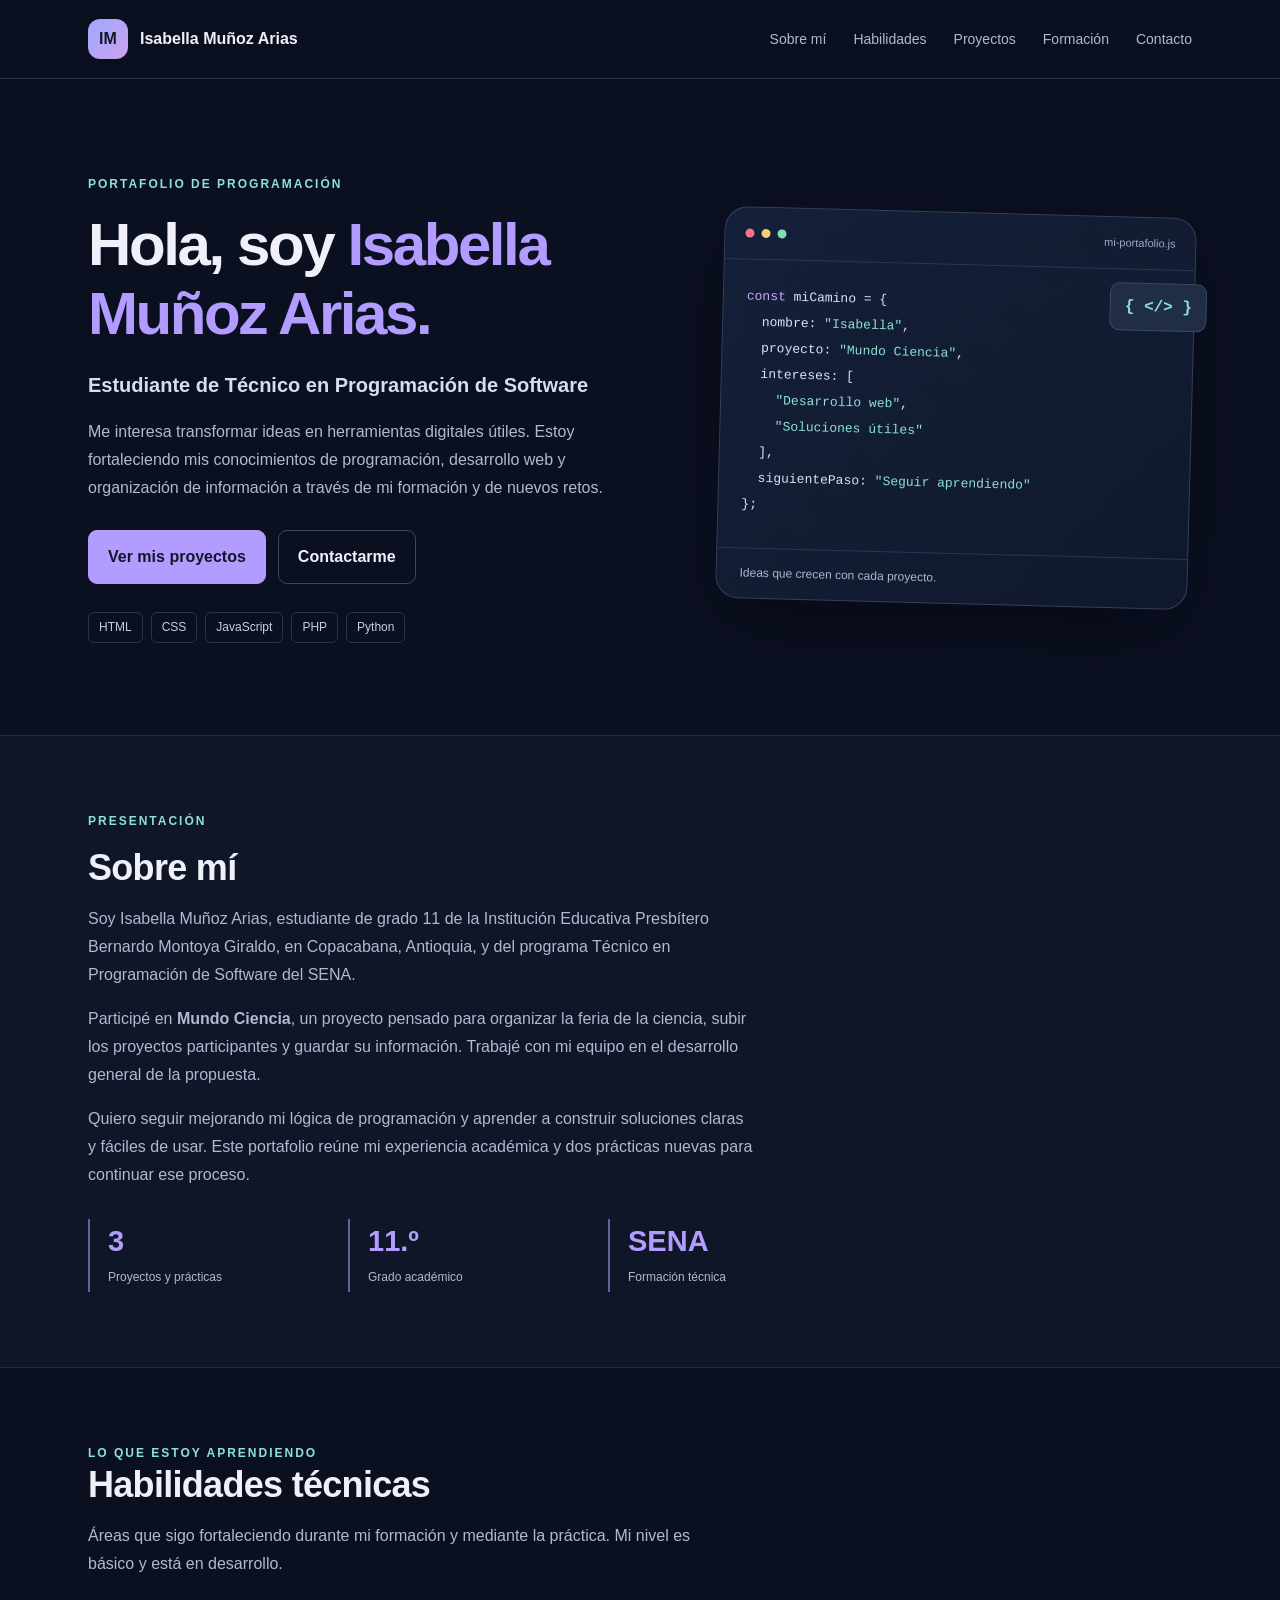
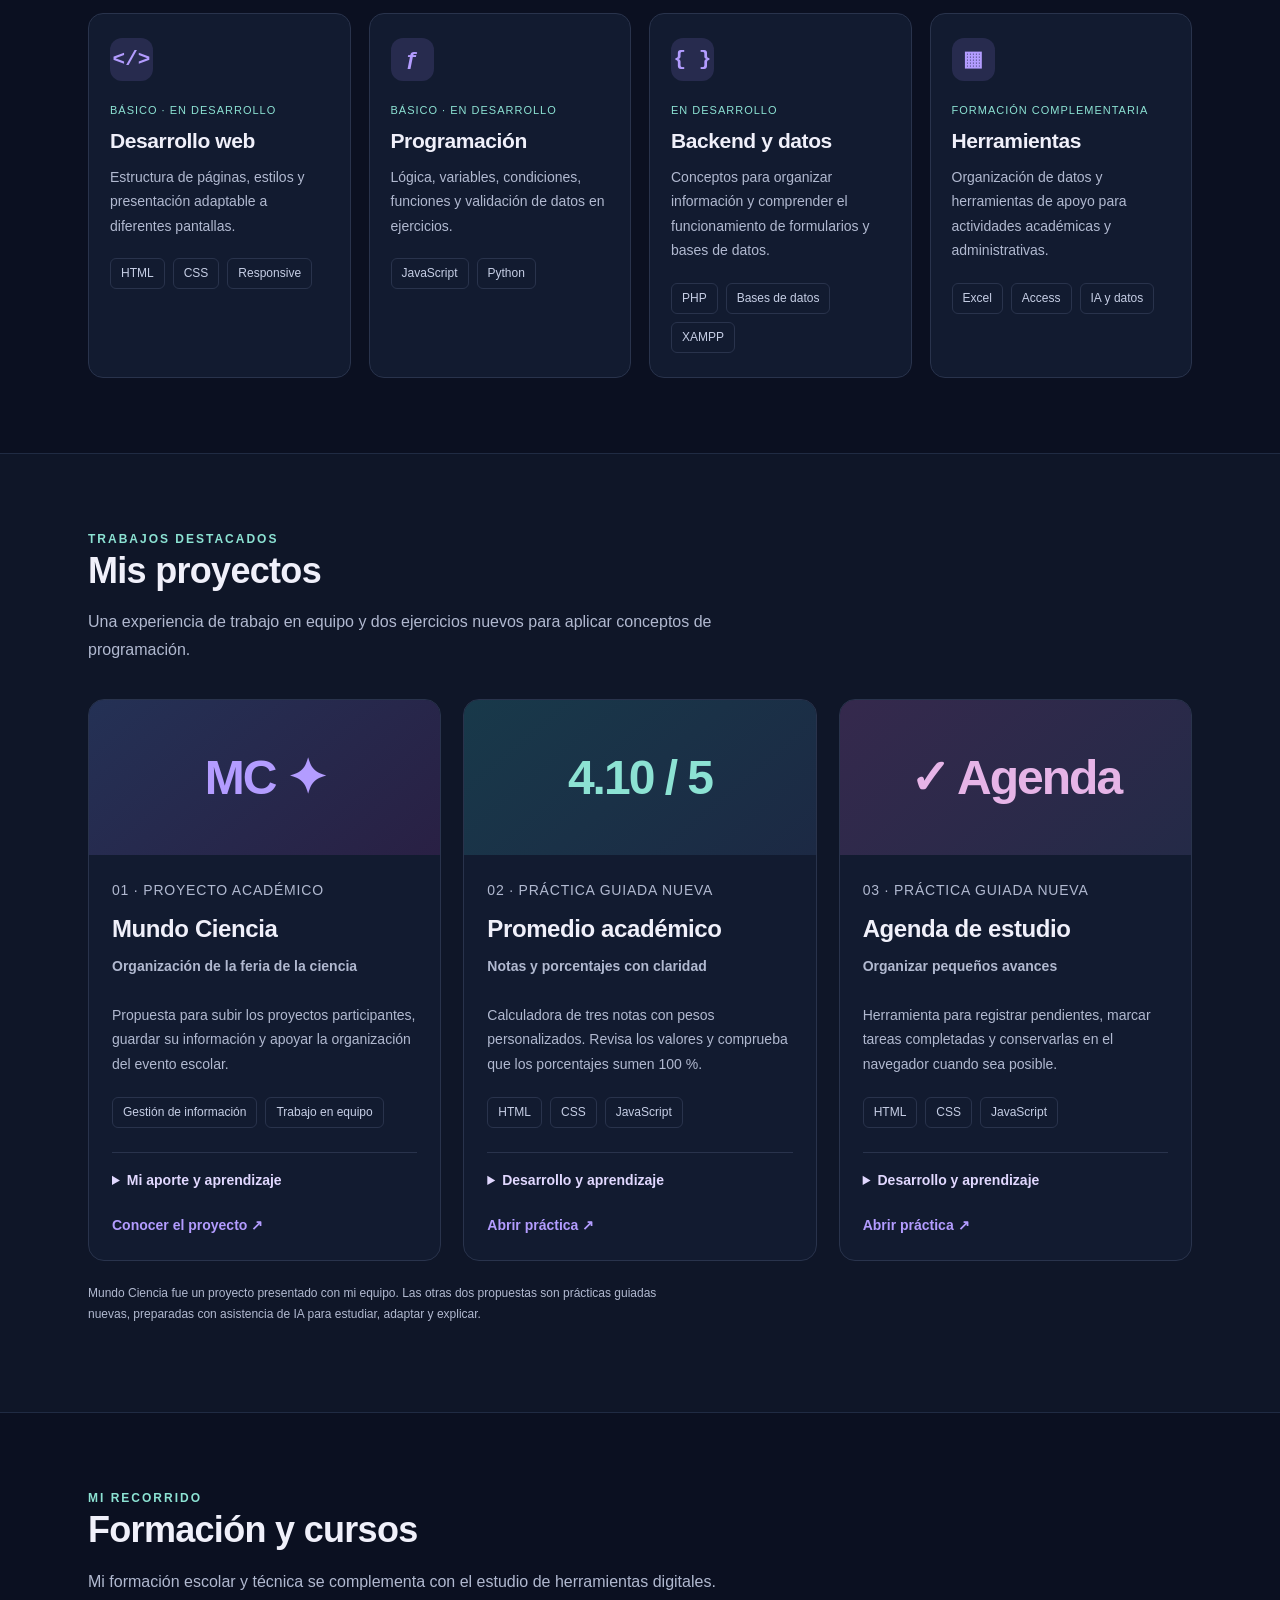
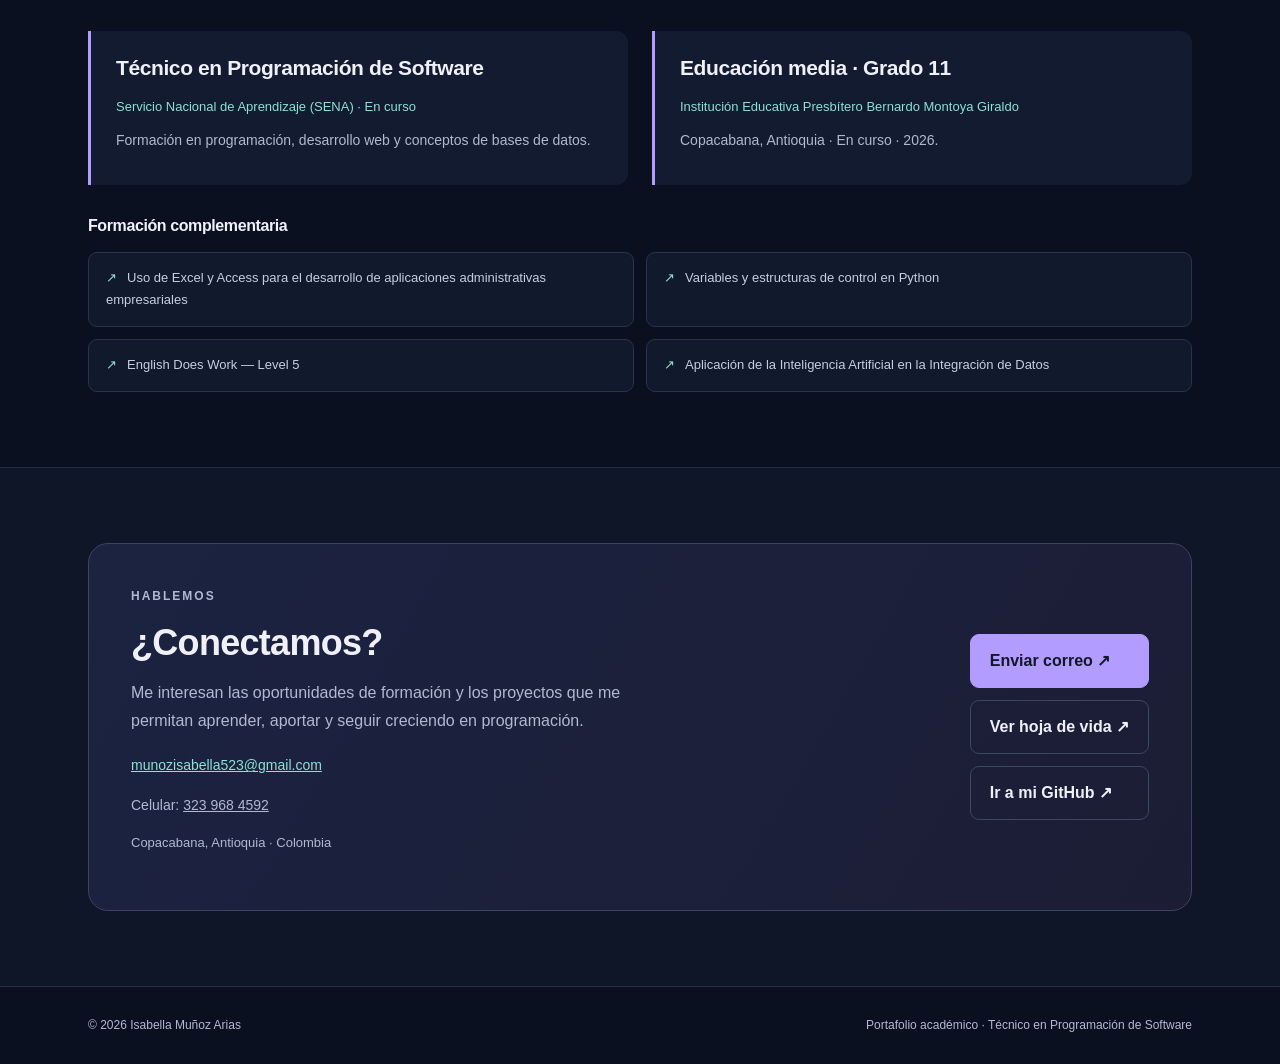
==== index.html @ d16dee75 "Publicar portafolio académico y hoja de vida" ====
<!doctype html><html lang="es"><head><meta charset="utf-8"><meta name="viewport" content="width=device-width,initial-scale=1"><title>Isabella Muñoz Arias | Portafolio</title><meta name="description" content="Portafolio académico de Isabella Muñoz Arias. Programación, proyectos, formación y contacto."><meta name="theme-color" content="#0b1021"><link rel="icon" href="favicon.svg" type="image/svg+xml"><link rel="stylesheet" href="styles.css"></head><body><a class="skip" href="#contenido">Saltar al contenido</a><header><div class="container"><nav aria-label="Navegación principal"><a href="#inicio" class="brand"><span class="monogram" aria-hidden="true">IM</span><span>Isabella Muñoz Arias</span></a><div class="nav-links"><a href="#sobre-mi">Sobre mí</a><a href="#habilidades">Habilidades</a><a href="#proyectos">Proyectos</a><a href="#formacion">Formación</a><a href="#contacto">Contacto</a></div></nav></div></header><main id="contenido"><section class="container" id="inicio"><div class="hero"><div><p class="eyebrow">Portafolio de programación</p><h1>Hola, soy <span>Isabella<br>Muñoz Arias.</span></h1><h2>Estudiante de Técnico en Programación de Software</h2><p class="lead">Me interesa transformar ideas en herramientas digitales útiles. Estoy fortaleciendo mis conocimientos de programación, desarrollo web y organización de información a través de mi formación y de nuevos retos.</p><div class="actions"><a class="button" href="#proyectos">Ver mis proyectos</a><a class="button secondary" href="#contacto">Contactarme</a></div><div class="tags" aria-label="Tecnologías en aprendizaje"><span class="tag">HTML</span><span class="tag">CSS</span><span class="tag">JavaScript</span><span class="tag">PHP</span><span class="tag">Python</span></div></div><div class="code-card" role="img" aria-label="Ilustración de código con el nombre de Isabella y su proyecto Mundo Ciencia"><div class="code-top"><span class="dot"></span><span class="dot"></span><span class="dot"></span><span class="code-file">mi-portafolio.js</span></div><span class="code-badge" aria-hidden="true">{ &lt;/&gt; }</span><pre><span class="violet">const</span> miCamino = {
  nombre: <span class="mint">"Isabella"</span>,
  proyecto: <span class="mint">"Mundo Ciencia"</span>,
  intereses: [
    <span class="mint">"Desarrollo web"</span>,
    <span class="mint">"Soluciones útiles"</span>
  ],
  siguientePaso: <span class="mint">"Seguir aprendiendo"</span>
};</pre><div class="code-footer">Ideas que crecen con cada proyecto.</div></div></div></section><section class="section alt" id="sobre-mi"><div class="container"><p class="eyebrow">Presentación</p><h2>Sobre mí</h2><div class="about-grid"><div class="about-copy"><p>Soy Isabella Muñoz Arias, estudiante de grado 11 de la Institución Educativa Presbítero Bernardo Montoya Giraldo, en Copacabana, Antioquia, y del programa Técnico en Programación de Software del SENA.</p><p>Participé en <strong>Mundo Ciencia</strong>, un proyecto pensado para organizar la feria de la ciencia, subir los proyectos participantes y guardar su información. Trabajé con mi equipo en el desarrollo general de la propuesta.</p><p>Quiero seguir mejorando mi lógica de programación y aprender a construir soluciones claras y fáciles de usar. Este portafolio reúne mi experiencia académica y dos prácticas nuevas para continuar ese proceso.</p><div class="stats"><div class="stat"><strong>3</strong><small>Proyectos y prácticas</small></div><div class="stat"><strong>11.º</strong><small>Grado académico</small></div><div class="stat"><strong>SENA</strong><small>Formación técnica</small></div></div></div></div></div></section><section class="section" id="habilidades"><div class="container"><div class="section-head"><p class="eyebrow">Lo que estoy aprendiendo</p><h2>Habilidades técnicas</h2><p class="lead">Áreas que sigo fortaleciendo durante mi formación y mediante la práctica. Mi nivel es básico y está en desarrollo.</p></div><div class="skill-grid"><article class="skill-card"><div class="icon" aria-hidden="true">&lt;/&gt;</div><span class="level">Básico · En desarrollo</span><h3>Desarrollo web</h3><p>Estructura de páginas, estilos y presentación adaptable a diferentes pantallas.</p><div class="tags"><span class="tag">HTML</span><span class="tag">CSS</span><span class="tag">Responsive</span></div></article><article class="skill-card"><div class="icon" aria-hidden="true">ƒ</div><span class="level">Básico · En desarrollo</span><h3>Programación</h3><p>Lógica, variables, condiciones, funciones y validación de datos en ejercicios.</p><div class="tags"><span class="tag">JavaScript</span><span class="tag">Python</span></div></article><article class="skill-card"><div class="icon" aria-hidden="true">{ }</div><span class="level">En desarrollo</span><h3>Backend y datos</h3><p>Conceptos para organizar información y comprender el funcionamiento de formularios y bases de datos.</p><div class="tags"><span class="tag">PHP</span><span class="tag">Bases de datos</span><span class="tag">XAMPP</span></div></article><article class="skill-card"><div class="icon" aria-hidden="true">▦</div><span class="level">Formación complementaria</span><h3>Herramientas</h3><p>Organización de datos y herramientas de apoyo para actividades académicas y administrativas.</p><div class="tags"><span class="tag">Excel</span><span class="tag">Access</span><span class="tag">IA y datos</span></div></article></div></div></section><section class="section alt" id="proyectos"><div class="container"><div class="section-head"><p class="eyebrow">Trabajos destacados</p><h2>Mis proyectos</h2><p class="lead">Una experiencia de trabajo en equipo y dos ejercicios nuevos para aplicar conceptos de programación.</p></div><div class="project-grid"><article class="project-card"><div class="project-art" aria-hidden="true">MC ✦</div><div class="project-body"><p class="project-type">01 · Proyecto académico</p><h3>Mundo Ciencia</h3><p class="project-subtitle">Organización de la feria de la ciencia</p><p>Propuesta para subir los proyectos participantes, guardar su información y apoyar la organización del evento escolar.</p><div class="tags"><span class="tag">Gestión de información</span><span class="tag">Trabajo en equipo</span></div><details><summary>Mi aporte y aprendizaje</summary><p><strong>Mi aporte:</strong> participé con mi equipo en el desarrollo general de la propuesta presentada.</p><p><strong>Aprendizaje:</strong> reconocer cómo la organización de datos ayuda a gestionar una actividad escolar.</p><p><strong>Mejora propuesta:</strong> explorar filtros por categoría y seguimiento de proyectos.</p></details><a class="project-link" href="mundo-ciencia.html">Conocer el proyecto ↗</a></div></article><article class="project-card"><div class="project-art" aria-hidden="true">4.10 / 5</div><div class="project-body"><p class="project-type">02 · Práctica guiada nueva</p><h3>Promedio académico</h3><p class="project-subtitle">Notas y porcentajes con claridad</p><p>Calculadora de tres notas con pesos personalizados. Revisa los valores y comprueba que los porcentajes sumen 100 %.</p><div class="tags"><span class="tag">HTML</span><span class="tag">CSS</span><span class="tag">JavaScript</span></div><details><summary>Desarrollo y aprendizaje</summary><p><strong>Desarrollo incluido:</strong> formulario, cálculo ponderado y mensajes de validación.</p><p><strong>Conceptos para practicar:</strong> funciones, operaciones numéricas y manejo de eventos.</p><p><strong>Mejora propuesta:</strong> añadir más notas y guardar varios resultados.</p></details><a class="project-link" href="notas.html">Abrir práctica ↗</a></div></article><article class="project-card"><div class="project-art" aria-hidden="true">✓ Agenda</div><div class="project-body"><p class="project-type">03 · Práctica guiada nueva</p><h3>Agenda de estudio</h3><p class="project-subtitle">Organizar pequeños avances</p><p>Herramienta para registrar pendientes, marcar tareas completadas y conservarlas en el navegador cuando sea posible.</p><div class="tags"><span class="tag">HTML</span><span class="tag">CSS</span><span class="tag">JavaScript</span></div><details><summary>Desarrollo y aprendizaje</summary><p><strong>Desarrollo incluido:</strong> registro, cambio de estado y eliminación de tareas.</p><p><strong>Conceptos para practicar:</strong> DOM, arreglos, eventos y almacenamiento local.</p><p><strong>Mejora propuesta:</strong> incorporar categorías y fechas de entrega.</p></details><a class="project-link" href="agenda.html">Abrir práctica ↗</a></div></article></div><p class="project-note">Mundo Ciencia fue un proyecto presentado con mi equipo. Las otras dos propuestas son prácticas guiadas nuevas, preparadas con asistencia de IA para estudiar, adaptar y explicar.</p></div></section><section class="section" id="formacion"><div class="container"><div class="section-head"><p class="eyebrow">Mi recorrido</p><h2>Formación y cursos</h2><p class="lead">Mi formación escolar y técnica se complementa con el estudio de herramientas digitales.</p></div><div class="education"><article class="education-card"><h3>Técnico en Programación de Software</h3><strong>Servicio Nacional de Aprendizaje (SENA) · En curso</strong><p>Formación en programación, desarrollo web y conceptos de bases de datos.</p></article><article class="education-card"><h3>Educación media · Grado 11</h3><strong>Institución Educativa Presbítero Bernardo Montoya Giraldo</strong><p>Copacabana, Antioquia · En curso · 2026.</p></article></div><h3 class="courses-title">Formación complementaria</h3><ul class="course-list"><li>Uso de Excel y Access para el desarrollo de aplicaciones administrativas empresariales</li><li>Variables y estructuras de control en Python</li><li>English Does Work — Level 5</li><li>Aplicación de la Inteligencia Artificial en la Integración de Datos</li></ul></div></section><section class="section alt" id="contacto"><div class="container"><div class="contact-box"><div><p class="eyebrow">Hablemos</p><h2>¿Conectamos?</h2><p>Me interesan las oportunidades de formación y los proyectos que me permitan aprender, aportar y seguir creciendo en programación.</p><a class="email" href="mailto:munozisabella523@gmail.com">munozisabella523@gmail.com</a><p style="font-size:14px">Celular: <a href="tel:+573239684592">323 968 4592</a></p><p style="font-size:13px">Copacabana, Antioquia · Colombia</p></div><div class="actions"><a class="button" href="mailto:munozisabella523@gmail.com">Enviar correo ↗</a><a class="button secondary" href="hoja-de-vida.pdf" target="_blank" rel="noopener">Ver hoja de vida ↗</a><a class="button secondary" href="https://github.com/munozisabella523-ctrl" target="_blank" rel="noopener noreferrer">Ir a mi GitHub ↗</a></div></div></div></section></main><footer class="footer"><div class="container footer-inner"><span>© 2026 Isabella Muñoz Arias</span><span>Portafolio académico · Técnico en Programación de Software</span></div></footer></body></html>
---- styles.css ----
:root{--bg:#0b1021;--panel:#121b30;--panel2:#18223b;--line:#29334c;--text:#f0f0fa;--muted:#b1b9d0;--accent:#b39cff;--mint:#8ce2d3}*{box-sizing:border-box}html{scroll-behavior:smooth;scroll-padding-top:100px}body{margin:0;background:var(--bg);color:var(--text);font:16px/1.75 "Segoe UI",Arial,sans-serif}a{color:inherit}button,input,select{font:inherit}a:focus-visible,button:focus-visible,summary:focus-visible,input:focus-visible{outline:3px solid var(--mint);outline-offset:5px}.container{max-width:1160px;margin:auto;padding:0 28px}.skip{position:absolute;left:-9999px}.skip:focus{left:20px;top:10px;background:var(--panel2);z-index:99;padding:10px}header{position:sticky;top:0;z-index:10;background:#0b1021f5;border-bottom:1px solid var(--line);backdrop-filter:blur(15px)}nav{min-height:78px;display:flex;align-items:center;justify-content:space-between;gap:24px}.brand{display:flex;align-items:center;gap:12px;text-decoration:none;font-weight:700;font-size:16px}.monogram{display:grid;place-items:center;width:40px;height:40px;border-radius:12px;background:linear-gradient(135deg,#a1a8ff,#caa2ed);color:#11182a;font-weight:800}.nav-links{display:flex;gap:27px}.nav-links a{text-decoration:none;font-size:14px;color:var(--muted)}.nav-links a:hover{color:var(--mint)}.hero{padding:95px 0 92px;display:grid;grid-template-columns:1.2fr 1fr;gap:65px;align-items:center}.eyebrow{font-size:12px;letter-spacing:2px;font-weight:700;color:var(--mint);text-transform:uppercase;margin:0 0 15px}h1,h2,h3{line-height:1.15;letter-spacing:-.7px;margin-top:0}h1{font-size:clamp(40px,4.7vw,60px);letter-spacing:-2.4px;margin-bottom:22px}h1 span{color:var(--accent)}h2{font-size:36px;margin-bottom:17px}h3{font-size:21px;letter-spacing:-.4px;margin-bottom:12px}.hero h2{font-size:20px;line-height:1.5;letter-spacing:0;color:#d7dcef;margin-bottom:18px}.muted,.lead{color:var(--muted)}.lead{max-width:65ch}.actions{display:flex;gap:12px;flex-wrap:wrap;margin:28px 0}.button,button{display:inline-block;border:1px solid var(--accent);background:var(--accent);color:#11182a;font-weight:650;padding:12px 19px;border-radius:9px;text-decoration:none;cursor:pointer}.button:hover,button:hover{filter:brightness(1.08)}.button.secondary{background:transparent;color:var(--text);border-color:#3c4761}.tags{display:flex;gap:8px;flex-wrap:wrap;margin-top:20px}.tag{padding:4px 10px;font-size:12px;color:#c6cee5;border:1px solid var(--line);border-radius:6px}.code-card{background:linear-gradient(135deg,#14203a,#10182b);border:1px solid #34415b;border-radius:23px;box-shadow:0 22px 80px #0005;transform:rotate(1.5deg);position:relative}.code-top{padding:16px 20px;border-bottom:1px solid #2b3650;display:flex;gap:7px;align-items:center}.dot{width:9px;height:9px;background:#ff7186;border-radius:50%}.dot:nth-child(2){background:#f3cf79}.dot:nth-child(3){background:#7ee0b5}.code-file{font-size:11px;color:#a0abc4;margin-left:auto}pre{padding:24px 23px 30px;margin:0;font:13px/2 "Consolas",monospace;white-space:pre-wrap;overflow-wrap:anywhere;color:#dce2f2}.violet{color:#c8abff}.mint{color:#8ce2d3}.code-footer{border-top:1px solid #2b3650;padding:14px 23px;font-size:12px;color:#abb8cf}.code-badge{position:absolute;right:-13px;top:65px;padding:9px 14px;background:#202d47;border:1px solid #3b4963;border-radius:10px;color:var(--mint);font-weight:700;font-family:Consolas,monospace}.section{padding:75px 0;border-top:1px solid #202b43}.section.alt{background:#0f1628}.section-head{margin-bottom:35px}.section-head p{margin:0;max-width:72ch}.about-grid{display:block}.about-copy p{color:var(--muted);max-width:75ch}.profile-photo{margin:0}.profile-photo img{width:100%;height:255px;object-fit:cover;object-position:50% 25%;border-radius:18px;border:1px solid #42506d}.profile-photo figcaption{color:var(--muted);font-size:12px;margin-top:8px;text-align:center}.stats{display:grid;grid-template-columns:repeat(3,1fr);gap:20px;margin-top:30px;max-width:760px}.stat{border-left:2px solid #665f9e;padding:2px 0 2px 18px}.stat strong{display:block;font-size:29px;line-height:1.4;color:var(--accent)}.stat small{font-size:12px;color:var(--muted)}.skill-grid{display:grid;grid-template-columns:repeat(4,1fr);gap:18px}.skill-card{padding:24px 21px;border:1px solid var(--line);border-radius:15px;background:var(--panel)}.icon{width:43px;height:43px;border-radius:12px;display:grid;place-items:center;background:#272b4e;color:var(--accent);font:700 21px Consolas,monospace;margin-bottom:20px}.skill-card p{font-size:14px;color:var(--muted);margin:0}.level{display:block;color:var(--mint);font-size:11px;letter-spacing:1px;text-transform:uppercase;margin-bottom:8px}.project-grid{display:grid;grid-template-columns:repeat(3,1fr);gap:22px}.project-card{border:1px solid var(--line);border-radius:16px;overflow:hidden;background:var(--panel);display:flex;flex-direction:column}.project-art{min-height:155px;background:linear-gradient(140deg,#243155,#292044);display:flex;align-items:center;justify-content:center;color:var(--accent);font-size:48px;letter-spacing:-2px;font-weight:750}.project-card:nth-child(2) .project-art{background:linear-gradient(140deg,#18394a,#1c2944);color:var(--mint)}.project-card:nth-child(3) .project-art{background:linear-gradient(140deg,#35294d,#242a47);color:#e6b4e7}.project-body{padding:23px;display:flex;flex:1;flex-direction:column}.project-type{font-size:11px;color:var(--mint);letter-spacing:.8px;text-transform:uppercase;margin:0 0 12px}.project-body h3{font-size:24px}.project-subtitle{color:#e2d9f7;font-weight:600;font-size:13px;margin:0 0 10px}.project-body p{font-size:14px;color:var(--muted)}.project-body .tags{margin-top:7px}.project-body details{margin:24px 0 20px;font-size:14px;border-top:1px solid var(--line);padding-top:15px}.project-body summary{color:#e1d8ff;cursor:pointer;font-weight:600}.project-body details p{font-size:13px}.project-link{margin-top:auto;display:block;color:var(--accent);font-size:14px;font-weight:650;text-decoration:none}.project-link:hover{text-decoration:underline}.project-note{font-size:12px;color:var(--muted);margin-top:22px;max-width:90ch}.education{display:grid;grid-template-columns:1fr 1fr;gap:24px}.education-card{border-left:3px solid var(--accent);background:var(--panel);padding:25px;border-radius:0 12px 12px 0}.education-card p{color:var(--muted);font-size:14px;margin:8px 0}.education-card strong{color:var(--mint);font-size:13px;font-weight:500}.courses-title{font-size:16px;margin:32px 0 16px}.course-list{display:grid;grid-template-columns:1fr 1fr;gap:12px;list-style:none;padding:0;margin:0}.course-list li{font-size:13px;border:1px solid var(--line);border-radius:9px;padding:14px 17px;color:#c5cde1;background:#111a2d}.course-list li:before{content:'↗';color:var(--mint);margin-right:10px}.contact-box{display:flex;align-items:center;justify-content:space-between;gap:45px;padding:42px;border:1px solid #3f4267;border-radius:20px;background:linear-gradient(120deg,#1b2341,#1c1d35)}.contact-box h2{margin-bottom:15px}.contact-box p{max-width:60ch;color:var(--muted)}.contact-box .actions{flex-shrink:0;margin:0;flex-direction:column}.email{overflow-wrap:anywhere;color:var(--mint);font-size:14px}.footer{border-top:1px solid var(--line);padding:28px 0;color:var(--muted);font-size:12px}.footer-inner{display:flex;justify-content:space-between;gap:20px}.app{max-width:760px;margin:55px auto;padding:32px;background:var(--panel);border:1px solid var(--line);border-radius:16px}.app h1{font-size:40px;letter-spacing:-1px;margin-top:20px}.app h2{font-size:26px;margin-top:28px}.app a{color:var(--mint)}.app p{color:var(--muted)}.field{display:grid;gap:6px;margin:17px 0}input,select{width:100%;padding:11px;border:1px solid #566180;border-radius:7px;background:#0d1425;color:var(--text)}.result{padding:20px;background:#202c46;margin-top:20px;min-height:70px;border-radius:9px}.task{display:flex;gap:10px;align-items:center;padding:10px 0;border-bottom:1px solid var(--line)}.task input{width:auto}.task span{flex:1;overflow-wrap:anywhere}.task.done span{text-decoration:line-through;color:#aab8c7}.task button{padding:3px 10px;background:transparent;color:var(--accent)}.meta{font-size:12px;color:var(--muted)}@media(max-width:1000px){.skill-grid{grid-template-columns:repeat(2,1fr)}.hero{gap:35px}.nav-links{gap:16px}.brand span:last-child{max-width:145px;line-height:1.3}.project-grid{gap:14px}.project-body{padding:19px}}@media(max-width:760px){html{scroll-padding-top:140px}.container{padding:0 22px}nav{flex-wrap:wrap;gap:15px;padding:17px 0}.brand span:last-child{max-width:none}.nav-links{width:100%;justify-content:space-between;gap:8px}.nav-links a{font-size:12px}.hero{grid-template-columns:1fr;padding:45px 0 60px;gap:45px}h1{font-size:43px;letter-spacing:-1.8px}.hero h2{font-size:18px}.code-card{max-width:500px;transform:none;margin-right:10px}.code-badge{right:-10px}.section{padding:50px 0}h2{font-size:31px}.about-grid{grid-template-columns:1fr;gap:25px}.profile-photo{max-width:210px}.stats{gap:10px}.stat{padding-left:12px}.stat strong{font-size:25px}.stat small{font-size:11px}.project-grid,.education,.course-list{grid-template-columns:1fr}.project-art{min-height:140px}.contact-box{display:block;padding:25px}.contact-box .actions{flex-direction:row;margin-top:24px}.footer-inner{display:block}.app{margin:25px 15px;padding:22px}.app h1{font-size:36px}}@media(max-width:420px){.skill-grid{grid-template-columns:1fr}.brand{font-size:14px}.skill-card{padding:23px}.hero{padding-top:35px}.code-file{font-size:10px}pre{font-size:11px;padding:22px 17px}.button{padding:11px 16px}}@media(prefers-reduced-motion:reduce){html{scroll-behavior:auto}}
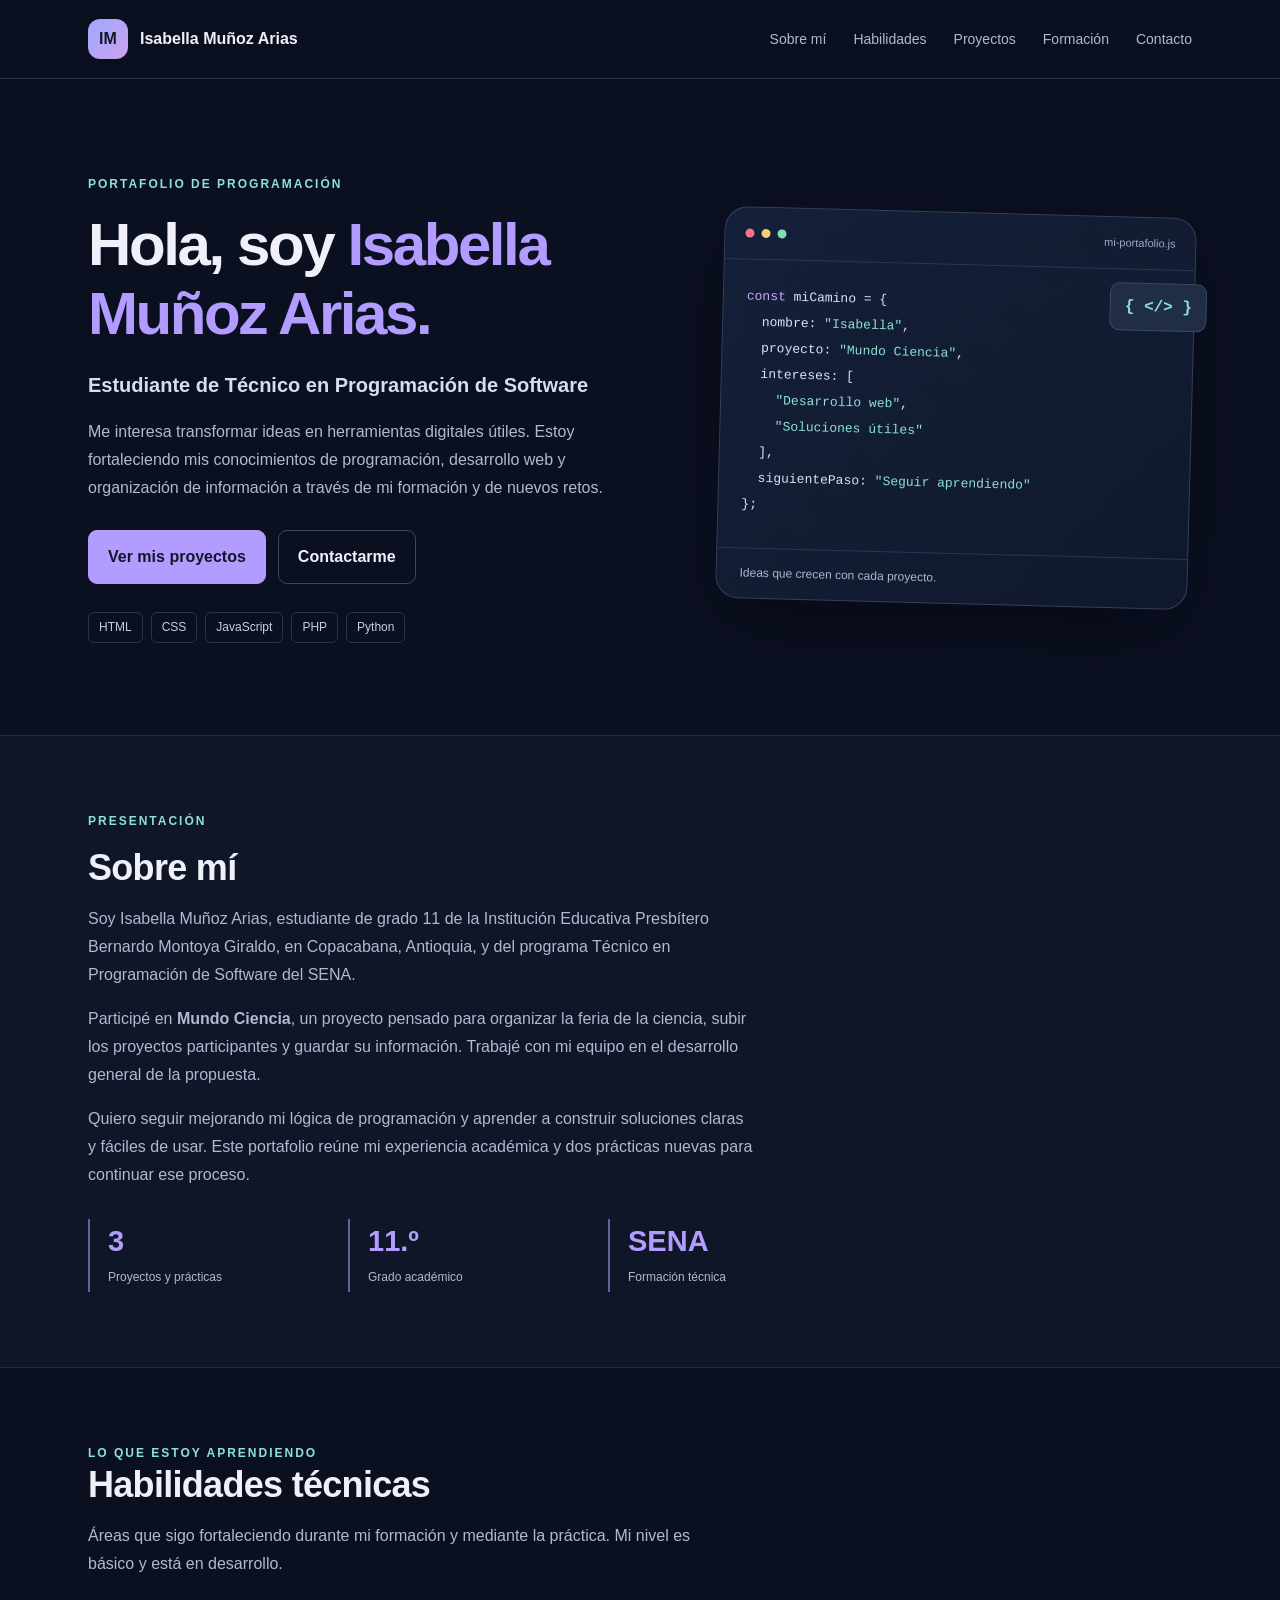
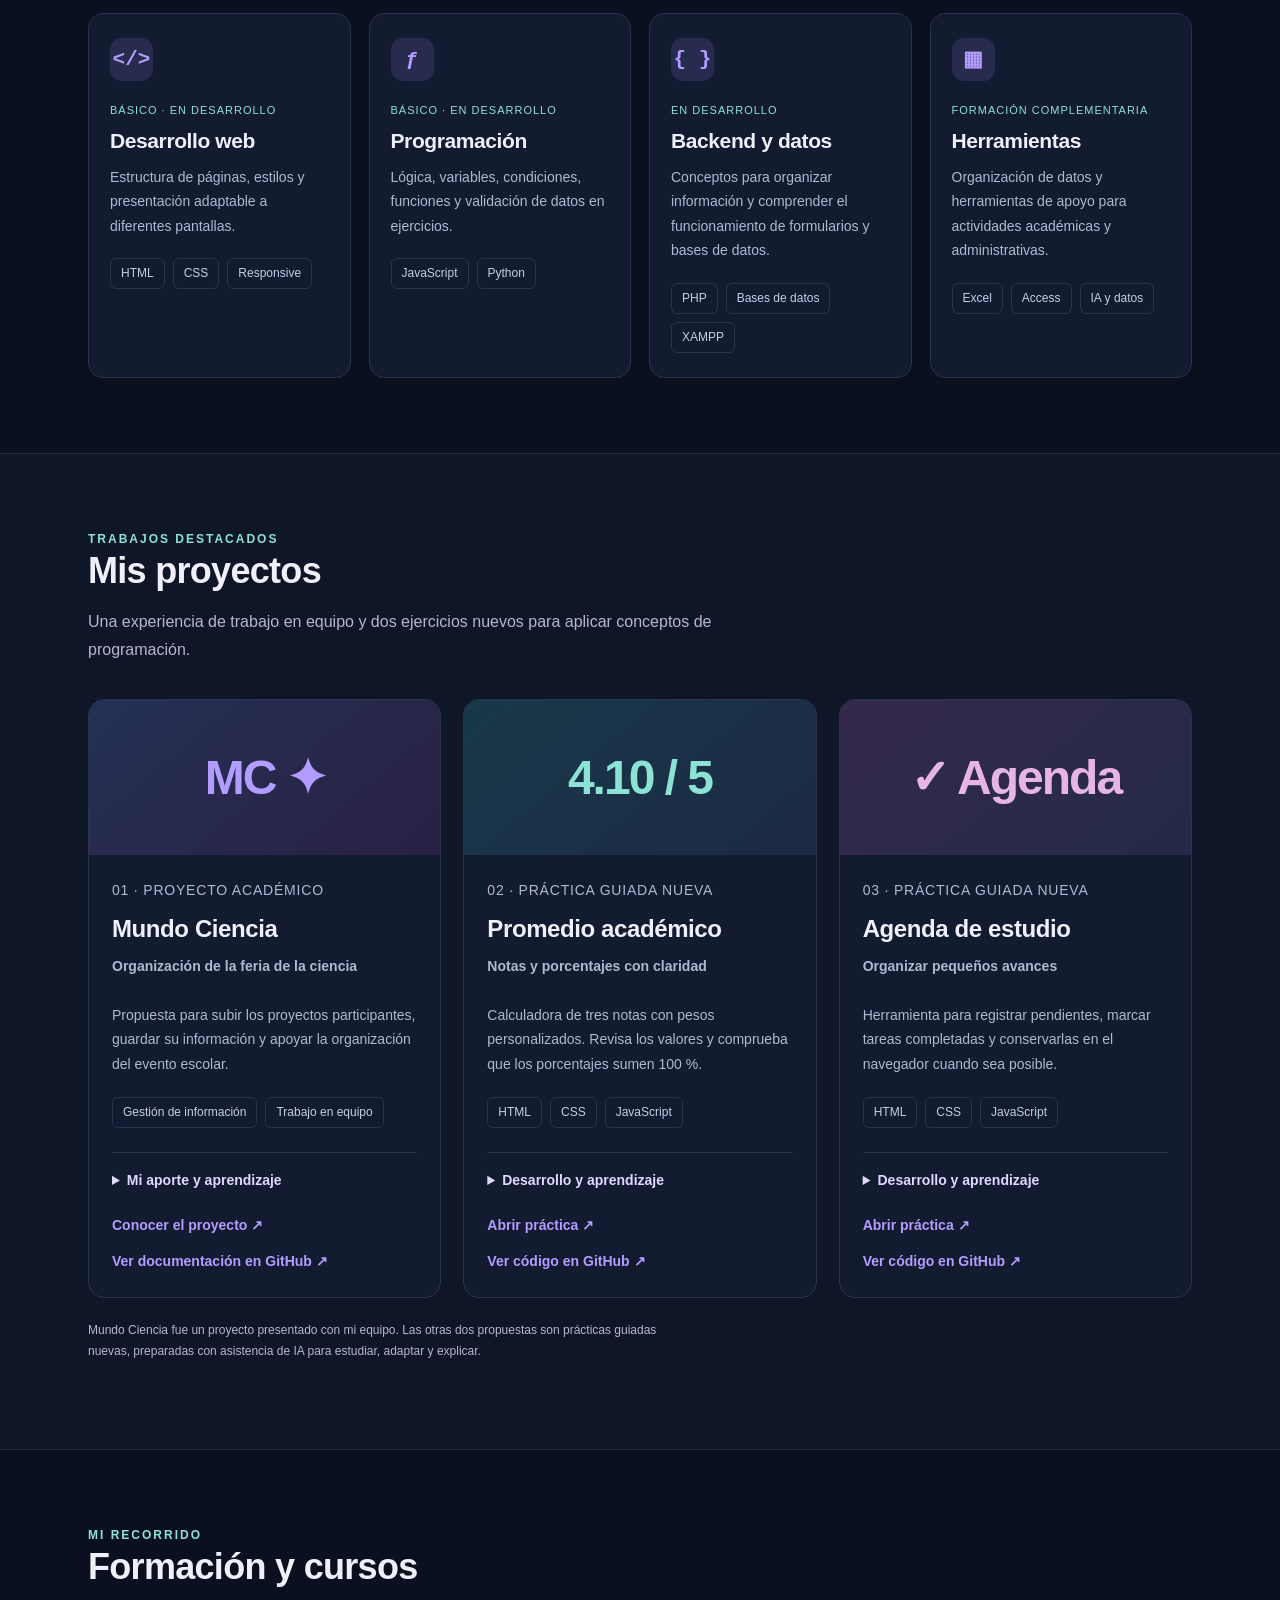
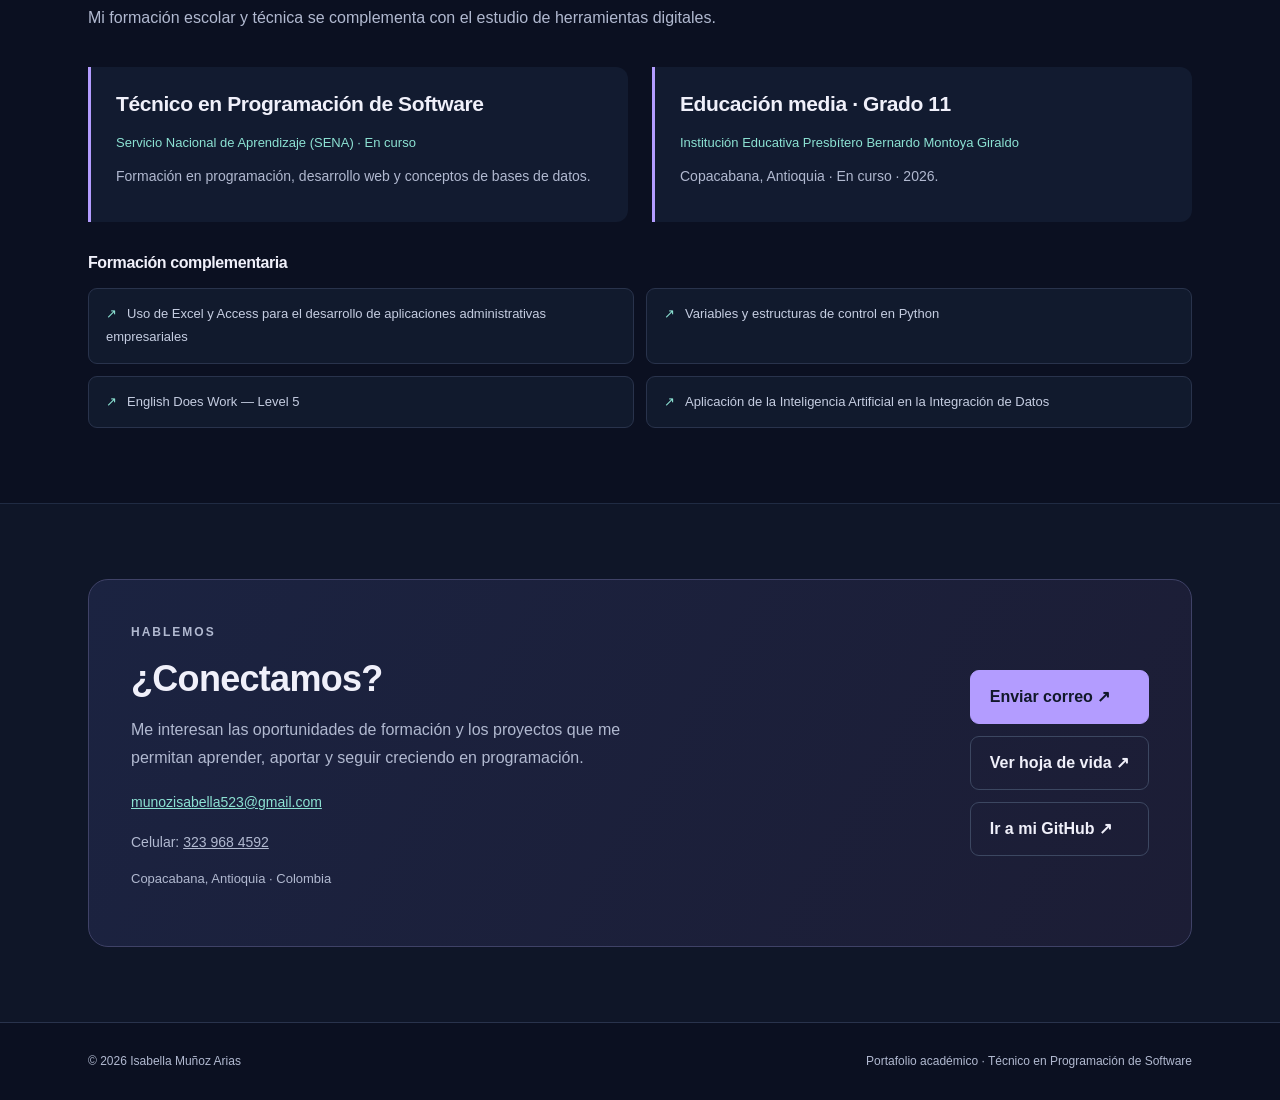
==== commit 50a5eea1: "Enlazar los repositorios independientes de los proyectos" ====
--- a/index.html
+++ b/index.html
@@ -6,4 +6,4 @@
     <span class="mint">"Soluciones útiles"</span>
   ],
   siguientePaso: <span class="mint">"Seguir aprendiendo"</span>
-};</pre><div class="code-footer">Ideas que crecen con cada proyecto.</div></div></div></section><section class="section alt" id="sobre-mi"><div class="container"><p class="eyebrow">Presentación</p><h2>Sobre mí</h2><div class="about-grid"><div class="about-copy"><p>Soy Isabella Muñoz Arias, estudiante de grado 11 de la Institución Educativa Presbítero Bernardo Montoya Giraldo, en Copacabana, Antioquia, y del programa Técnico en Programación de Software del SENA.</p><p>Participé en <strong>Mundo Ciencia</strong>, un proyecto pensado para organizar la feria de la ciencia, subir los proyectos participantes y guardar su información. Trabajé con mi equipo en el desarrollo general de la propuesta.</p><p>Quiero seguir mejorando mi lógica de programación y aprender a construir soluciones claras y fáciles de usar. Este portafolio reúne mi experiencia académica y dos prácticas nuevas para continuar ese proceso.</p><div class="stats"><div class="stat"><strong>3</strong><small>Proyectos y prácticas</small></div><div class="stat"><strong>11.º</strong><small>Grado académico</small></div><div class="stat"><strong>SENA</strong><small>Formación técnica</small></div></div></div></div></div></section><section class="section" id="habilidades"><div class="container"><div class="section-head"><p class="eyebrow">Lo que estoy aprendiendo</p><h2>Habilidades técnicas</h2><p class="lead">Áreas que sigo fortaleciendo durante mi formación y mediante la práctica. Mi nivel es básico y está en desarrollo.</p></div><div class="skill-grid"><article class="skill-card"><div class="icon" aria-hidden="true">&lt;/&gt;</div><span class="level">Básico · En desarrollo</span><h3>Desarrollo web</h3><p>Estructura de páginas, estilos y presentación adaptable a diferentes pantallas.</p><div class="tags"><span class="tag">HTML</span><span class="tag">CSS</span><span class="tag">Responsive</span></div></article><article class="skill-card"><div class="icon" aria-hidden="true">ƒ</div><span class="level">Básico · En desarrollo</span><h3>Programación</h3><p>Lógica, variables, condiciones, funciones y validación de datos en ejercicios.</p><div class="tags"><span class="tag">JavaScript</span><span class="tag">Python</span></div></article><article class="skill-card"><div class="icon" aria-hidden="true">{ }</div><span class="level">En desarrollo</span><h3>Backend y datos</h3><p>Conceptos para organizar información y comprender el funcionamiento de formularios y bases de datos.</p><div class="tags"><span class="tag">PHP</span><span class="tag">Bases de datos</span><span class="tag">XAMPP</span></div></article><article class="skill-card"><div class="icon" aria-hidden="true">▦</div><span class="level">Formación complementaria</span><h3>Herramientas</h3><p>Organización de datos y herramientas de apoyo para actividades académicas y administrativas.</p><div class="tags"><span class="tag">Excel</span><span class="tag">Access</span><span class="tag">IA y datos</span></div></article></div></div></section><section class="section alt" id="proyectos"><div class="container"><div class="section-head"><p class="eyebrow">Trabajos destacados</p><h2>Mis proyectos</h2><p class="lead">Una experiencia de trabajo en equipo y dos ejercicios nuevos para aplicar conceptos de programación.</p></div><div class="project-grid"><article class="project-card"><div class="project-art" aria-hidden="true">MC ✦</div><div class="project-body"><p class="project-type">01 · Proyecto académico</p><h3>Mundo Ciencia</h3><p class="project-subtitle">Organización de la feria de la ciencia</p><p>Propuesta para subir los proyectos participantes, guardar su información y apoyar la organización del evento escolar.</p><div class="tags"><span class="tag">Gestión de información</span><span class="tag">Trabajo en equipo</span></div><details><summary>Mi aporte y aprendizaje</summary><p><strong>Mi aporte:</strong> participé con mi equipo en el desarrollo general de la propuesta presentada.</p><p><strong>Aprendizaje:</strong> reconocer cómo la organización de datos ayuda a gestionar una actividad escolar.</p><p><strong>Mejora propuesta:</strong> explorar filtros por categoría y seguimiento de proyectos.</p></details><a class="project-link" href="mundo-ciencia.html">Conocer el proyecto ↗</a></div></article><article class="project-card"><div class="project-art" aria-hidden="true">4.10 / 5</div><div class="project-body"><p class="project-type">02 · Práctica guiada nueva</p><h3>Promedio académico</h3><p class="project-subtitle">Notas y porcentajes con claridad</p><p>Calculadora de tres notas con pesos personalizados. Revisa los valores y comprueba que los porcentajes sumen 100 %.</p><div class="tags"><span class="tag">HTML</span><span class="tag">CSS</span><span class="tag">JavaScript</span></div><details><summary>Desarrollo y aprendizaje</summary><p><strong>Desarrollo incluido:</strong> formulario, cálculo ponderado y mensajes de validación.</p><p><strong>Conceptos para practicar:</strong> funciones, operaciones numéricas y manejo de eventos.</p><p><strong>Mejora propuesta:</strong> añadir más notas y guardar varios resultados.</p></details><a class="project-link" href="notas.html">Abrir práctica ↗</a></div></article><article class="project-card"><div class="project-art" aria-hidden="true">✓ Agenda</div><div class="project-body"><p class="project-type">03 · Práctica guiada nueva</p><h3>Agenda de estudio</h3><p class="project-subtitle">Organizar pequeños avances</p><p>Herramienta para registrar pendientes, marcar tareas completadas y conservarlas en el navegador cuando sea posible.</p><div class="tags"><span class="tag">HTML</span><span class="tag">CSS</span><span class="tag">JavaScript</span></div><details><summary>Desarrollo y aprendizaje</summary><p><strong>Desarrollo incluido:</strong> registro, cambio de estado y eliminación de tareas.</p><p><strong>Conceptos para practicar:</strong> DOM, arreglos, eventos y almacenamiento local.</p><p><strong>Mejora propuesta:</strong> incorporar categorías y fechas de entrega.</p></details><a class="project-link" href="agenda.html">Abrir práctica ↗</a></div></article></div><p class="project-note">Mundo Ciencia fue un proyecto presentado con mi equipo. Las otras dos propuestas son prácticas guiadas nuevas, preparadas con asistencia de IA para estudiar, adaptar y explicar.</p></div></section><section class="section" id="formacion"><div class="container"><div class="section-head"><p class="eyebrow">Mi recorrido</p><h2>Formación y cursos</h2><p class="lead">Mi formación escolar y técnica se complementa con el estudio de herramientas digitales.</p></div><div class="education"><article class="education-card"><h3>Técnico en Programación de Software</h3><strong>Servicio Nacional de Aprendizaje (SENA) · En curso</strong><p>Formación en programación, desarrollo web y conceptos de bases de datos.</p></article><article class="education-card"><h3>Educación media · Grado 11</h3><strong>Institución Educativa Presbítero Bernardo Montoya Giraldo</strong><p>Copacabana, Antioquia · En curso · 2026.</p></article></div><h3 class="courses-title">Formación complementaria</h3><ul class="course-list"><li>Uso de Excel y Access para el desarrollo de aplicaciones administrativas empresariales</li><li>Variables y estructuras de control en Python</li><li>English Does Work — Level 5</li><li>Aplicación de la Inteligencia Artificial en la Integración de Datos</li></ul></div></section><section class="section alt" id="contacto"><div class="container"><div class="contact-box"><div><p class="eyebrow">Hablemos</p><h2>¿Conectamos?</h2><p>Me interesan las oportunidades de formación y los proyectos que me permitan aprender, aportar y seguir creciendo en programación.</p><a class="email" href="mailto:munozisabella523@gmail.com">munozisabella523@gmail.com</a><p style="font-size:14px">Celular: <a href="tel:+573239684592">323 968 4592</a></p><p style="font-size:13px">Copacabana, Antioquia · Colombia</p></div><div class="actions"><a class="button" href="mailto:munozisabella523@gmail.com">Enviar correo ↗</a><a class="button secondary" href="hoja-de-vida.pdf" target="_blank" rel="noopener">Ver hoja de vida ↗</a><a class="button secondary" href="https://github.com/munozisabella523-ctrl" target="_blank" rel="noopener noreferrer">Ir a mi GitHub ↗</a></div></div></div></section></main><footer class="footer"><div class="container footer-inner"><span>© 2026 Isabella Muñoz Arias</span><span>Portafolio académico · Técnico en Programación de Software</span></div></footer></body></html>+};</pre><div class="code-footer">Ideas que crecen con cada proyecto.</div></div></div></section><section class="section alt" id="sobre-mi"><div class="container"><p class="eyebrow">Presentación</p><h2>Sobre mí</h2><div class="about-grid"><div class="about-copy"><p>Soy Isabella Muñoz Arias, estudiante de grado 11 de la Institución Educativa Presbítero Bernardo Montoya Giraldo, en Copacabana, Antioquia, y del programa Técnico en Programación de Software del SENA.</p><p>Participé en <strong>Mundo Ciencia</strong>, un proyecto pensado para organizar la feria de la ciencia, subir los proyectos participantes y guardar su información. Trabajé con mi equipo en el desarrollo general de la propuesta.</p><p>Quiero seguir mejorando mi lógica de programación y aprender a construir soluciones claras y fáciles de usar. Este portafolio reúne mi experiencia académica y dos prácticas nuevas para continuar ese proceso.</p><div class="stats"><div class="stat"><strong>3</strong><small>Proyectos y prácticas</small></div><div class="stat"><strong>11.º</strong><small>Grado académico</small></div><div class="stat"><strong>SENA</strong><small>Formación técnica</small></div></div></div></div></div></section><section class="section" id="habilidades"><div class="container"><div class="section-head"><p class="eyebrow">Lo que estoy aprendiendo</p><h2>Habilidades técnicas</h2><p class="lead">Áreas que sigo fortaleciendo durante mi formación y mediante la práctica. Mi nivel es básico y está en desarrollo.</p></div><div class="skill-grid"><article class="skill-card"><div class="icon" aria-hidden="true">&lt;/&gt;</div><span class="level">Básico · En desarrollo</span><h3>Desarrollo web</h3><p>Estructura de páginas, estilos y presentación adaptable a diferentes pantallas.</p><div class="tags"><span class="tag">HTML</span><span class="tag">CSS</span><span class="tag">Responsive</span></div></article><article class="skill-card"><div class="icon" aria-hidden="true">ƒ</div><span class="level">Básico · En desarrollo</span><h3>Programación</h3><p>Lógica, variables, condiciones, funciones y validación de datos en ejercicios.</p><div class="tags"><span class="tag">JavaScript</span><span class="tag">Python</span></div></article><article class="skill-card"><div class="icon" aria-hidden="true">{ }</div><span class="level">En desarrollo</span><h3>Backend y datos</h3><p>Conceptos para organizar información y comprender el funcionamiento de formularios y bases de datos.</p><div class="tags"><span class="tag">PHP</span><span class="tag">Bases de datos</span><span class="tag">XAMPP</span></div></article><article class="skill-card"><div class="icon" aria-hidden="true">▦</div><span class="level">Formación complementaria</span><h3>Herramientas</h3><p>Organización de datos y herramientas de apoyo para actividades académicas y administrativas.</p><div class="tags"><span class="tag">Excel</span><span class="tag">Access</span><span class="tag">IA y datos</span></div></article></div></div></section><section class="section alt" id="proyectos"><div class="container"><div class="section-head"><p class="eyebrow">Trabajos destacados</p><h2>Mis proyectos</h2><p class="lead">Una experiencia de trabajo en equipo y dos ejercicios nuevos para aplicar conceptos de programación.</p></div><div class="project-grid"><article class="project-card"><div class="project-art" aria-hidden="true">MC ✦</div><div class="project-body"><p class="project-type">01 · Proyecto académico</p><h3>Mundo Ciencia</h3><p class="project-subtitle">Organización de la feria de la ciencia</p><p>Propuesta para subir los proyectos participantes, guardar su información y apoyar la organización del evento escolar.</p><div class="tags"><span class="tag">Gestión de información</span><span class="tag">Trabajo en equipo</span></div><details><summary>Mi aporte y aprendizaje</summary><p><strong>Mi aporte:</strong> participé con mi equipo en el desarrollo general de la propuesta presentada.</p><p><strong>Aprendizaje:</strong> reconocer cómo la organización de datos ayuda a gestionar una actividad escolar.</p><p><strong>Mejora propuesta:</strong> explorar filtros por categoría y seguimiento de proyectos.</p></details><a class="project-link" href="mundo-ciencia.html">Conocer el proyecto ↗</a><a class="project-link" style="margin-top:12px" href="https://github.com/munozisabella523-ctrl/mundo-ciencia" target="_blank" rel="noopener noreferrer">Ver documentación en GitHub ↗</a></div></article><article class="project-card"><div class="project-art" aria-hidden="true">4.10 / 5</div><div class="project-body"><p class="project-type">02 · Práctica guiada nueva</p><h3>Promedio académico</h3><p class="project-subtitle">Notas y porcentajes con claridad</p><p>Calculadora de tres notas con pesos personalizados. Revisa los valores y comprueba que los porcentajes sumen 100 %.</p><div class="tags"><span class="tag">HTML</span><span class="tag">CSS</span><span class="tag">JavaScript</span></div><details><summary>Desarrollo y aprendizaje</summary><p><strong>Desarrollo incluido:</strong> formulario, cálculo ponderado y mensajes de validación.</p><p><strong>Conceptos para practicar:</strong> funciones, operaciones numéricas y manejo de eventos.</p><p><strong>Mejora propuesta:</strong> añadir más notas y guardar varios resultados.</p></details><a class="project-link" href="notas.html">Abrir práctica ↗</a><a class="project-link" style="margin-top:12px" href="https://github.com/munozisabella523-ctrl/promedio-academico" target="_blank" rel="noopener noreferrer">Ver código en GitHub ↗</a></div></article><article class="project-card"><div class="project-art" aria-hidden="true">✓ Agenda</div><div class="project-body"><p class="project-type">03 · Práctica guiada nueva</p><h3>Agenda de estudio</h3><p class="project-subtitle">Organizar pequeños avances</p><p>Herramienta para registrar pendientes, marcar tareas completadas y conservarlas en el navegador cuando sea posible.</p><div class="tags"><span class="tag">HTML</span><span class="tag">CSS</span><span class="tag">JavaScript</span></div><details><summary>Desarrollo y aprendizaje</summary><p><strong>Desarrollo incluido:</strong> registro, cambio de estado y eliminación de tareas.</p><p><strong>Conceptos para practicar:</strong> DOM, arreglos, eventos y almacenamiento local.</p><p><strong>Mejora propuesta:</strong> incorporar categorías y fechas de entrega.</p></details><a class="project-link" href="agenda.html">Abrir práctica ↗</a><a class="project-link" style="margin-top:12px" href="https://github.com/munozisabella523-ctrl/agenda-de-estudio" target="_blank" rel="noopener noreferrer">Ver código en GitHub ↗</a></div></article></div><p class="project-note">Mundo Ciencia fue un proyecto presentado con mi equipo. Las otras dos propuestas son prácticas guiadas nuevas, preparadas con asistencia de IA para estudiar, adaptar y explicar.</p></div></section><section class="section" id="formacion"><div class="container"><div class="section-head"><p class="eyebrow">Mi recorrido</p><h2>Formación y cursos</h2><p class="lead">Mi formación escolar y técnica se complementa con el estudio de herramientas digitales.</p></div><div class="education"><article class="education-card"><h3>Técnico en Programación de Software</h3><strong>Servicio Nacional de Aprendizaje (SENA) · En curso</strong><p>Formación en programación, desarrollo web y conceptos de bases de datos.</p></article><article class="education-card"><h3>Educación media · Grado 11</h3><strong>Institución Educativa Presbítero Bernardo Montoya Giraldo</strong><p>Copacabana, Antioquia · En curso · 2026.</p></article></div><h3 class="courses-title">Formación complementaria</h3><ul class="course-list"><li>Uso de Excel y Access para el desarrollo de aplicaciones administrativas empresariales</li><li>Variables y estructuras de control en Python</li><li>English Does Work — Level 5</li><li>Aplicación de la Inteligencia Artificial en la Integración de Datos</li></ul></div></section><section class="section alt" id="contacto"><div class="container"><div class="contact-box"><div><p class="eyebrow">Hablemos</p><h2>¿Conectamos?</h2><p>Me interesan las oportunidades de formación y los proyectos que me permitan aprender, aportar y seguir creciendo en programación.</p><a class="email" href="mailto:munozisabella523@gmail.com">munozisabella523@gmail.com</a><p style="font-size:14px">Celular: <a href="tel:+573239684592">323 968 4592</a></p><p style="font-size:13px">Copacabana, Antioquia · Colombia</p></div><div class="actions"><a class="button" href="mailto:munozisabella523@gmail.com">Enviar correo ↗</a><a class="button secondary" href="hoja-de-vida.pdf" target="_blank" rel="noopener">Ver hoja de vida ↗</a><a class="button secondary" href="https://github.com/munozisabella523-ctrl" target="_blank" rel="noopener noreferrer">Ir a mi GitHub ↗</a></div></div></div></section></main><footer class="footer"><div class="container footer-inner"><span>© 2026 Isabella Muñoz Arias</span><span>Portafolio académico · Técnico en Programación de Software</span></div></footer></body></html>
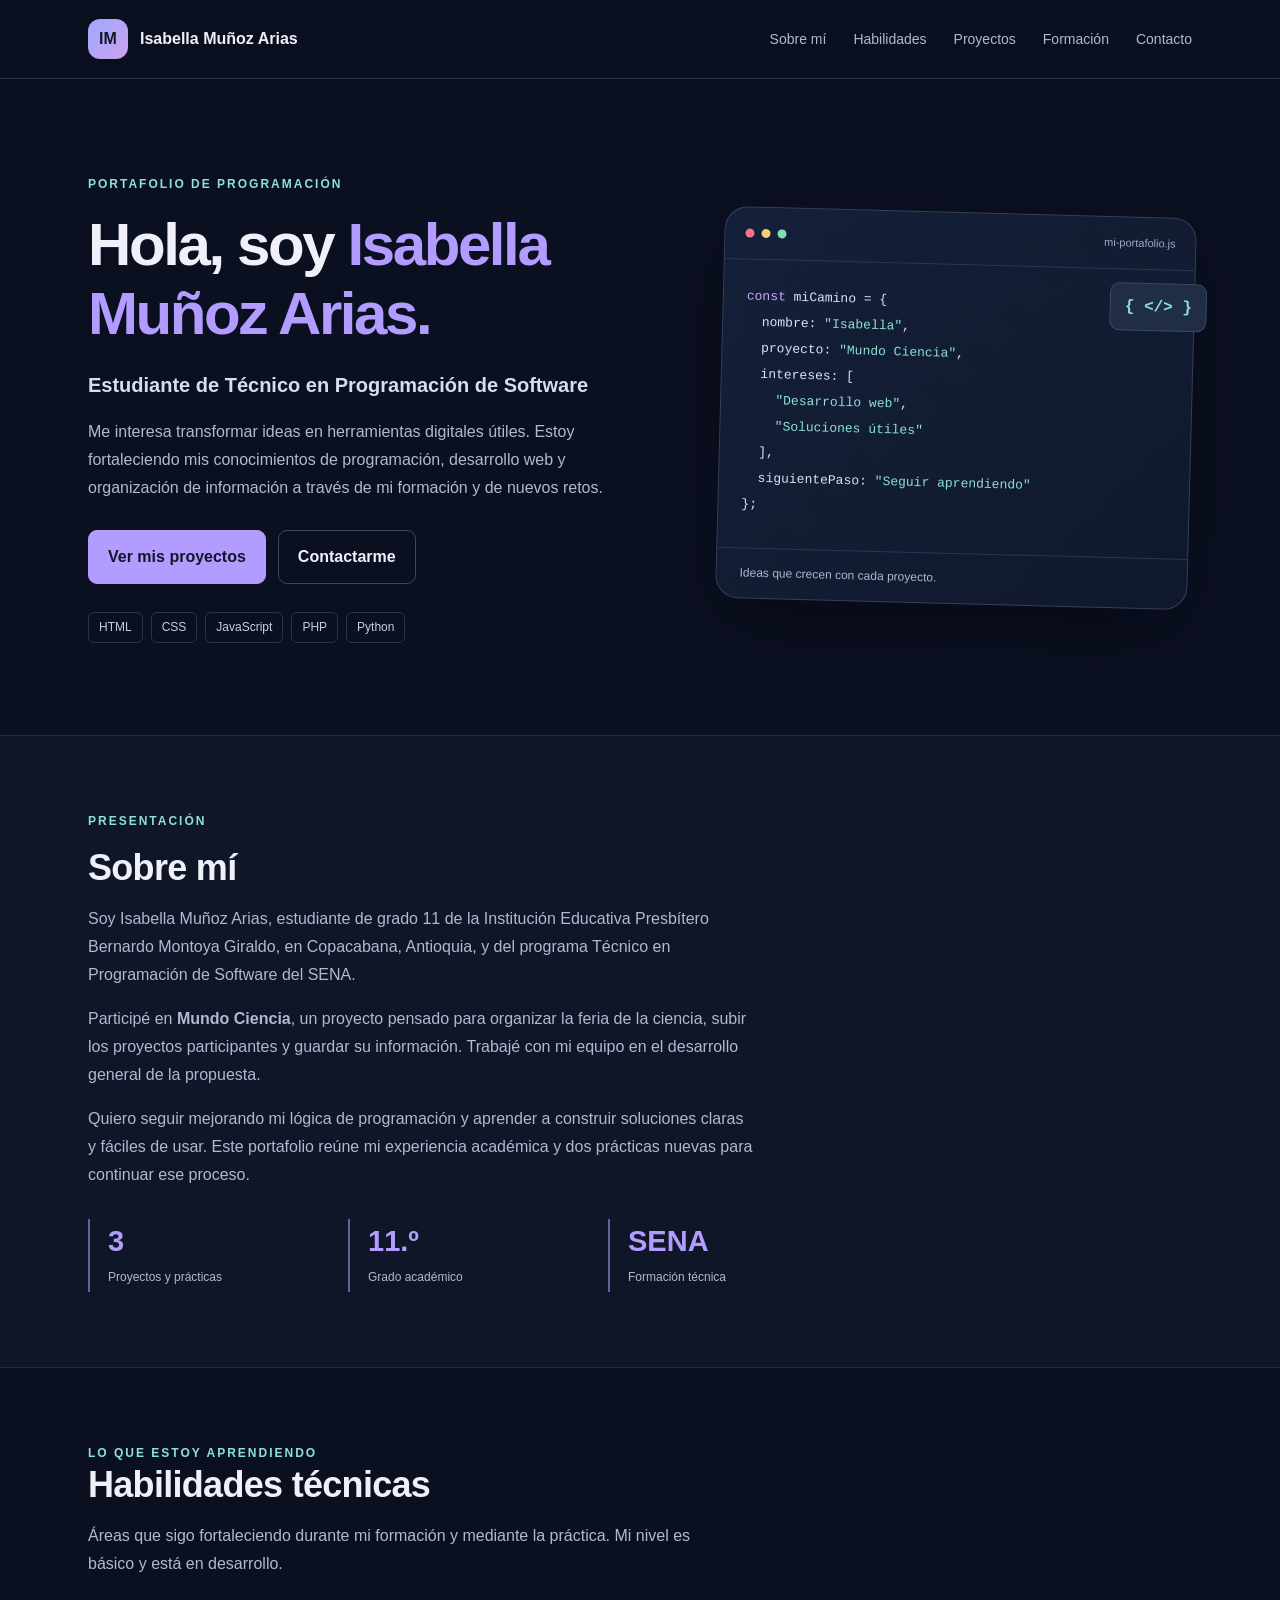
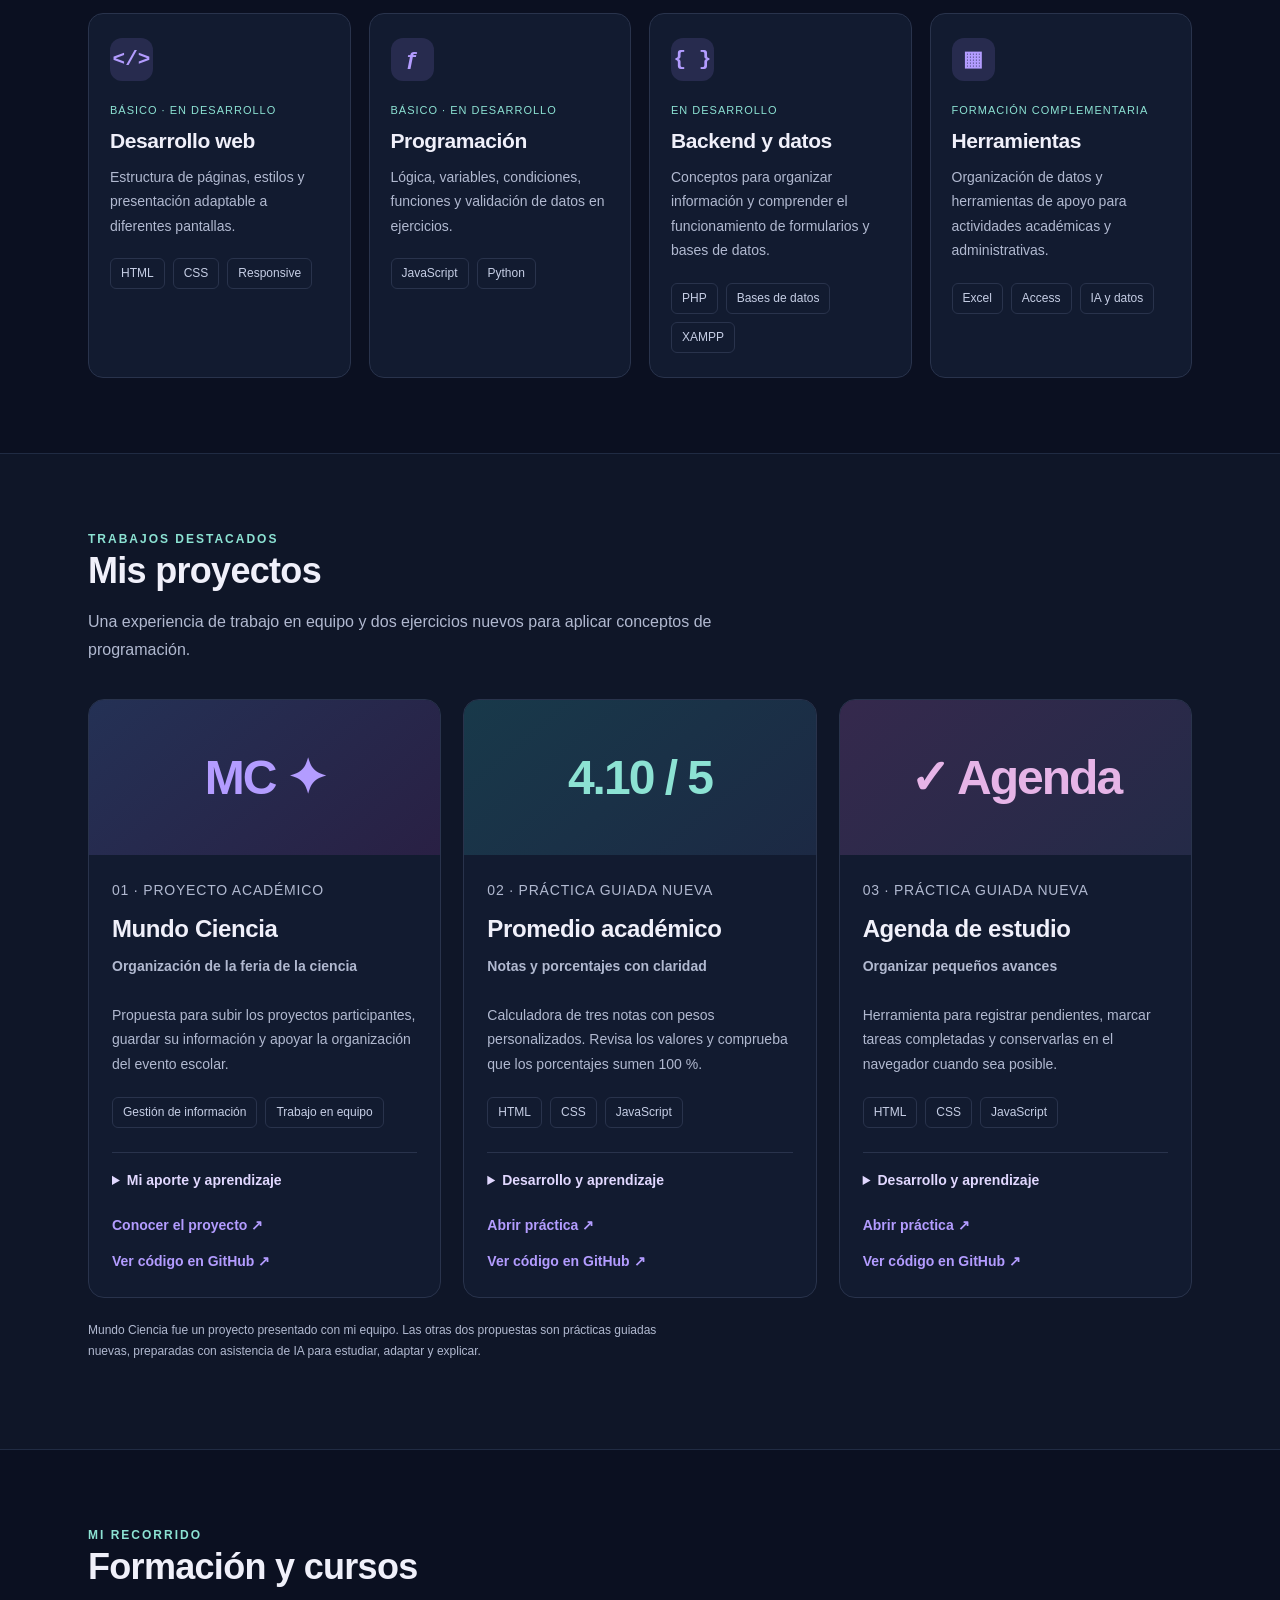
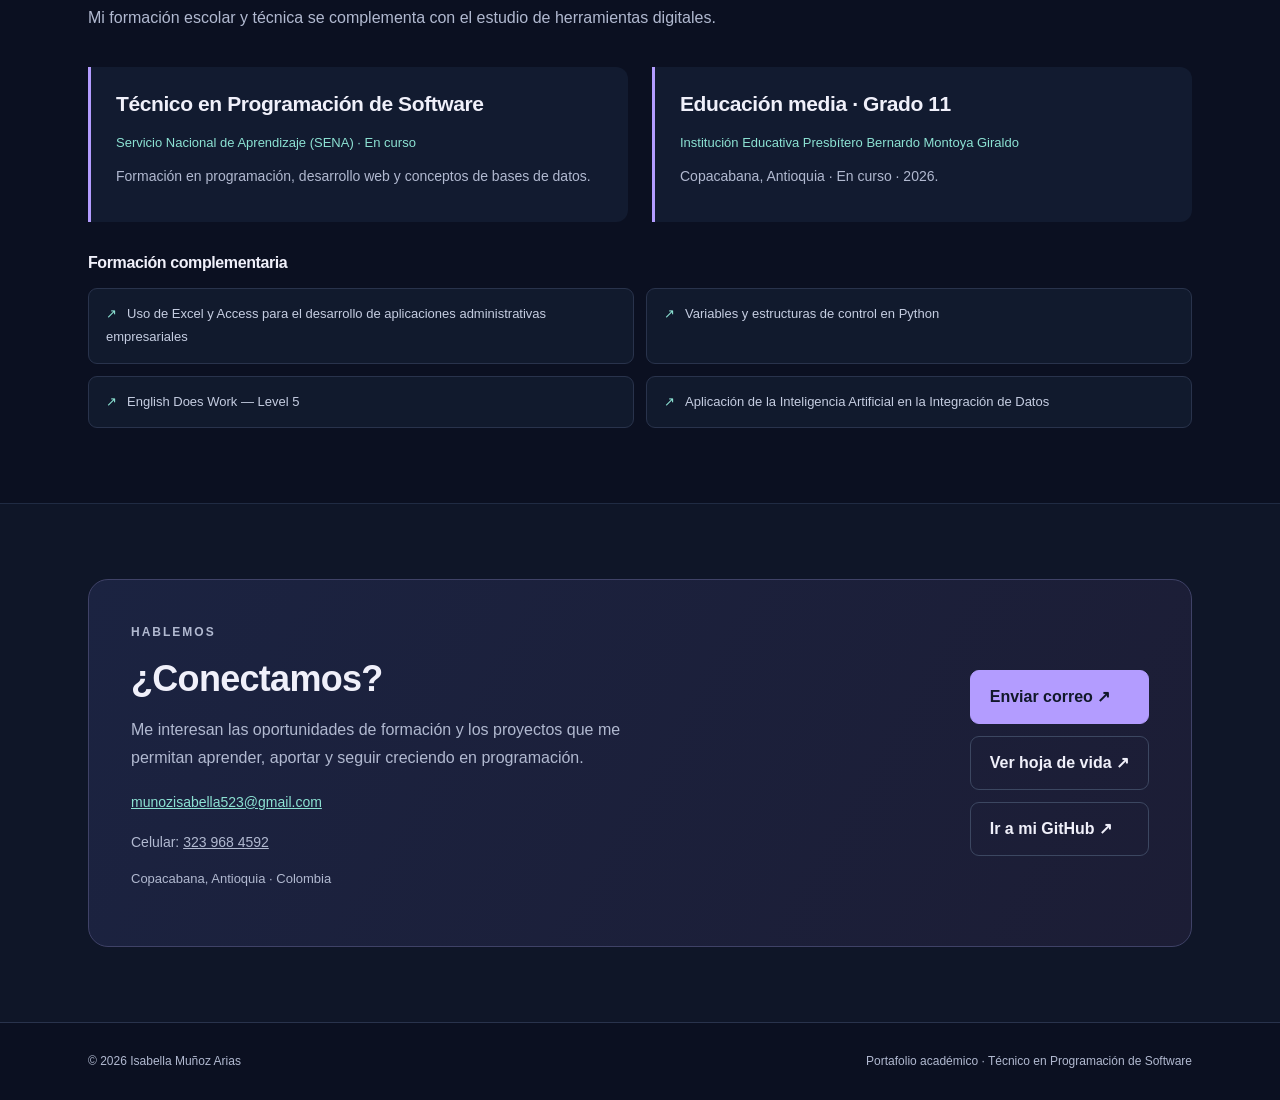
==== commit 624493b8: "Agregar código de Mundo Ciencia y corregir enlaces" ====
--- a/index.html
+++ b/index.html
@@ -1,9 +1,9 @@
-<!doctype html><html lang="es"><head><meta charset="utf-8"><meta name="viewport" content="width=device-width,initial-scale=1"><title>Isabella Muñoz Arias | Portafolio</title><meta name="description" content="Portafolio académico de Isabella Muñoz Arias. Programación, proyectos, formación y contacto."><meta name="theme-color" content="#0b1021"><link rel="icon" href="favicon.svg" type="image/svg+xml"><link rel="stylesheet" href="styles.css"></head><body><a class="skip" href="#contenido">Saltar al contenido</a><header><div class="container"><nav aria-label="Navegación principal"><a href="#inicio" class="brand"><span class="monogram" aria-hidden="true">IM</span><span>Isabella Muñoz Arias</span></a><div class="nav-links"><a href="#sobre-mi">Sobre mí</a><a href="#habilidades">Habilidades</a><a href="#proyectos">Proyectos</a><a href="#formacion">Formación</a><a href="#contacto">Contacto</a></div></nav></div></header><main id="contenido"><section class="container" id="inicio"><div class="hero"><div><p class="eyebrow">Portafolio de programación</p><h1>Hola, soy <span>Isabella<br>Muñoz Arias.</span></h1><h2>Estudiante de Técnico en Programación de Software</h2><p class="lead">Me interesa transformar ideas en herramientas digitales útiles. Estoy fortaleciendo mis conocimientos de programación, desarrollo web y organización de información a través de mi formación y de nuevos retos.</p><div class="actions"><a class="button" href="#proyectos">Ver mis proyectos</a><a class="button secondary" href="#contacto">Contactarme</a></div><div class="tags" aria-label="Tecnologías en aprendizaje"><span class="tag">HTML</span><span class="tag">CSS</span><span class="tag">JavaScript</span><span class="tag">PHP</span><span class="tag">Python</span></div></div><div class="code-card" role="img" aria-label="Ilustración de código con el nombre de Isabella y su proyecto Mundo Ciencia"><div class="code-top"><span class="dot"></span><span class="dot"></span><span class="dot"></span><span class="code-file">mi-portafolio.js</span></div><span class="code-badge" aria-hidden="true">{ &lt;/&gt; }</span><pre><span class="violet">const</span> miCamino = {
-  nombre: <span class="mint">"Isabella"</span>,
-  proyecto: <span class="mint">"Mundo Ciencia"</span>,
-  intereses: [
-    <span class="mint">"Desarrollo web"</span>,
-    <span class="mint">"Soluciones útiles"</span>
-  ],
-  siguientePaso: <span class="mint">"Seguir aprendiendo"</span>
-};</pre><div class="code-footer">Ideas que crecen con cada proyecto.</div></div></div></section><section class="section alt" id="sobre-mi"><div class="container"><p class="eyebrow">Presentación</p><h2>Sobre mí</h2><div class="about-grid"><div class="about-copy"><p>Soy Isabella Muñoz Arias, estudiante de grado 11 de la Institución Educativa Presbítero Bernardo Montoya Giraldo, en Copacabana, Antioquia, y del programa Técnico en Programación de Software del SENA.</p><p>Participé en <strong>Mundo Ciencia</strong>, un proyecto pensado para organizar la feria de la ciencia, subir los proyectos participantes y guardar su información. Trabajé con mi equipo en el desarrollo general de la propuesta.</p><p>Quiero seguir mejorando mi lógica de programación y aprender a construir soluciones claras y fáciles de usar. Este portafolio reúne mi experiencia académica y dos prácticas nuevas para continuar ese proceso.</p><div class="stats"><div class="stat"><strong>3</strong><small>Proyectos y prácticas</small></div><div class="stat"><strong>11.º</strong><small>Grado académico</small></div><div class="stat"><strong>SENA</strong><small>Formación técnica</small></div></div></div></div></div></section><section class="section" id="habilidades"><div class="container"><div class="section-head"><p class="eyebrow">Lo que estoy aprendiendo</p><h2>Habilidades técnicas</h2><p class="lead">Áreas que sigo fortaleciendo durante mi formación y mediante la práctica. Mi nivel es básico y está en desarrollo.</p></div><div class="skill-grid"><article class="skill-card"><div class="icon" aria-hidden="true">&lt;/&gt;</div><span class="level">Básico · En desarrollo</span><h3>Desarrollo web</h3><p>Estructura de páginas, estilos y presentación adaptable a diferentes pantallas.</p><div class="tags"><span class="tag">HTML</span><span class="tag">CSS</span><span class="tag">Responsive</span></div></article><article class="skill-card"><div class="icon" aria-hidden="true">ƒ</div><span class="level">Básico · En desarrollo</span><h3>Programación</h3><p>Lógica, variables, condiciones, funciones y validación de datos en ejercicios.</p><div class="tags"><span class="tag">JavaScript</span><span class="tag">Python</span></div></article><article class="skill-card"><div class="icon" aria-hidden="true">{ }</div><span class="level">En desarrollo</span><h3>Backend y datos</h3><p>Conceptos para organizar información y comprender el funcionamiento de formularios y bases de datos.</p><div class="tags"><span class="tag">PHP</span><span class="tag">Bases de datos</span><span class="tag">XAMPP</span></div></article><article class="skill-card"><div class="icon" aria-hidden="true">▦</div><span class="level">Formación complementaria</span><h3>Herramientas</h3><p>Organización de datos y herramientas de apoyo para actividades académicas y administrativas.</p><div class="tags"><span class="tag">Excel</span><span class="tag">Access</span><span class="tag">IA y datos</span></div></article></div></div></section><section class="section alt" id="proyectos"><div class="container"><div class="section-head"><p class="eyebrow">Trabajos destacados</p><h2>Mis proyectos</h2><p class="lead">Una experiencia de trabajo en equipo y dos ejercicios nuevos para aplicar conceptos de programación.</p></div><div class="project-grid"><article class="project-card"><div class="project-art" aria-hidden="true">MC ✦</div><div class="project-body"><p class="project-type">01 · Proyecto académico</p><h3>Mundo Ciencia</h3><p class="project-subtitle">Organización de la feria de la ciencia</p><p>Propuesta para subir los proyectos participantes, guardar su información y apoyar la organización del evento escolar.</p><div class="tags"><span class="tag">Gestión de información</span><span class="tag">Trabajo en equipo</span></div><details><summary>Mi aporte y aprendizaje</summary><p><strong>Mi aporte:</strong> participé con mi equipo en el desarrollo general de la propuesta presentada.</p><p><strong>Aprendizaje:</strong> reconocer cómo la organización de datos ayuda a gestionar una actividad escolar.</p><p><strong>Mejora propuesta:</strong> explorar filtros por categoría y seguimiento de proyectos.</p></details><a class="project-link" href="mundo-ciencia.html">Conocer el proyecto ↗</a><a class="project-link" style="margin-top:12px" href="https://github.com/munozisabella523-ctrl/mundo-ciencia" target="_blank" rel="noopener noreferrer">Ver documentación en GitHub ↗</a></div></article><article class="project-card"><div class="project-art" aria-hidden="true">4.10 / 5</div><div class="project-body"><p class="project-type">02 · Práctica guiada nueva</p><h3>Promedio académico</h3><p class="project-subtitle">Notas y porcentajes con claridad</p><p>Calculadora de tres notas con pesos personalizados. Revisa los valores y comprueba que los porcentajes sumen 100 %.</p><div class="tags"><span class="tag">HTML</span><span class="tag">CSS</span><span class="tag">JavaScript</span></div><details><summary>Desarrollo y aprendizaje</summary><p><strong>Desarrollo incluido:</strong> formulario, cálculo ponderado y mensajes de validación.</p><p><strong>Conceptos para practicar:</strong> funciones, operaciones numéricas y manejo de eventos.</p><p><strong>Mejora propuesta:</strong> añadir más notas y guardar varios resultados.</p></details><a class="project-link" href="notas.html">Abrir práctica ↗</a><a class="project-link" style="margin-top:12px" href="https://github.com/munozisabella523-ctrl/promedio-academico" target="_blank" rel="noopener noreferrer">Ver código en GitHub ↗</a></div></article><article class="project-card"><div class="project-art" aria-hidden="true">✓ Agenda</div><div class="project-body"><p class="project-type">03 · Práctica guiada nueva</p><h3>Agenda de estudio</h3><p class="project-subtitle">Organizar pequeños avances</p><p>Herramienta para registrar pendientes, marcar tareas completadas y conservarlas en el navegador cuando sea posible.</p><div class="tags"><span class="tag">HTML</span><span class="tag">CSS</span><span class="tag">JavaScript</span></div><details><summary>Desarrollo y aprendizaje</summary><p><strong>Desarrollo incluido:</strong> registro, cambio de estado y eliminación de tareas.</p><p><strong>Conceptos para practicar:</strong> DOM, arreglos, eventos y almacenamiento local.</p><p><strong>Mejora propuesta:</strong> incorporar categorías y fechas de entrega.</p></details><a class="project-link" href="agenda.html">Abrir práctica ↗</a><a class="project-link" style="margin-top:12px" href="https://github.com/munozisabella523-ctrl/agenda-de-estudio" target="_blank" rel="noopener noreferrer">Ver código en GitHub ↗</a></div></article></div><p class="project-note">Mundo Ciencia fue un proyecto presentado con mi equipo. Las otras dos propuestas son prácticas guiadas nuevas, preparadas con asistencia de IA para estudiar, adaptar y explicar.</p></div></section><section class="section" id="formacion"><div class="container"><div class="section-head"><p class="eyebrow">Mi recorrido</p><h2>Formación y cursos</h2><p class="lead">Mi formación escolar y técnica se complementa con el estudio de herramientas digitales.</p></div><div class="education"><article class="education-card"><h3>Técnico en Programación de Software</h3><strong>Servicio Nacional de Aprendizaje (SENA) · En curso</strong><p>Formación en programación, desarrollo web y conceptos de bases de datos.</p></article><article class="education-card"><h3>Educación media · Grado 11</h3><strong>Institución Educativa Presbítero Bernardo Montoya Giraldo</strong><p>Copacabana, Antioquia · En curso · 2026.</p></article></div><h3 class="courses-title">Formación complementaria</h3><ul class="course-list"><li>Uso de Excel y Access para el desarrollo de aplicaciones administrativas empresariales</li><li>Variables y estructuras de control en Python</li><li>English Does Work — Level 5</li><li>Aplicación de la Inteligencia Artificial en la Integración de Datos</li></ul></div></section><section class="section alt" id="contacto"><div class="container"><div class="contact-box"><div><p class="eyebrow">Hablemos</p><h2>¿Conectamos?</h2><p>Me interesan las oportunidades de formación y los proyectos que me permitan aprender, aportar y seguir creciendo en programación.</p><a class="email" href="mailto:munozisabella523@gmail.com">munozisabella523@gmail.com</a><p style="font-size:14px">Celular: <a href="tel:+573239684592">323 968 4592</a></p><p style="font-size:13px">Copacabana, Antioquia · Colombia</p></div><div class="actions"><a class="button" href="mailto:munozisabella523@gmail.com">Enviar correo ↗</a><a class="button secondary" href="hoja-de-vida.pdf" target="_blank" rel="noopener">Ver hoja de vida ↗</a><a class="button secondary" href="https://github.com/munozisabella523-ctrl" target="_blank" rel="noopener noreferrer">Ir a mi GitHub ↗</a></div></div></div></section></main><footer class="footer"><div class="container footer-inner"><span>© 2026 Isabella Muñoz Arias</span><span>Portafolio académico · Técnico en Programación de Software</span></div></footer></body></html>+<!doctype html><html lang="es"><head><meta charset="utf-8"><meta name="viewport" content="width=device-width,initial-scale=1"><title>Isabella Muñoz Arias | Portafolio</title><meta name="description" content="Portafolio académico de Isabella Muñoz Arias. Programación, proyectos, formación y contacto."><meta name="theme-color" content="#0b1021"><link rel="icon" href="favicon.svg" type="image/svg+xml"><link rel="stylesheet" href="styles.css"></head><body><a class="skip" href="#contenido">Saltar al contenido</a><header><div class="container"><nav aria-label="Navegación principal"><a href="#inicio" class="brand"><span class="monogram" aria-hidden="true">IM</span><span>Isabella Muñoz Arias</span></a><div class="nav-links"><a href="#sobre-mi">Sobre mí</a><a href="#habilidades">Habilidades</a><a href="#proyectos">Proyectos</a><a href="#formacion">Formación</a><a href="#contacto">Contacto</a></div></nav></div></header><main id="contenido"><section class="container" id="inicio"><div class="hero"><div><p class="eyebrow">Portafolio de programación</p><h1>Hola, soy <span>Isabella<br>Muñoz Arias.</span></h1><h2>Estudiante de Técnico en Programación de Software</h2><p class="lead">Me interesa transformar ideas en herramientas digitales útiles. Estoy fortaleciendo mis conocimientos de programación, desarrollo web y organización de información a través de mi formación y de nuevos retos.</p><div class="actions"><a class="button" href="#proyectos">Ver mis proyectos</a><a class="button secondary" href="#contacto">Contactarme</a></div><div class="tags" aria-label="Tecnologías en aprendizaje"><span class="tag">HTML</span><span class="tag">CSS</span><span class="tag">JavaScript</span><span class="tag">PHP</span><span class="tag">Python</span></div></div><div class="code-card" role="img" aria-label="Ilustración de código con el nombre de Isabella y su proyecto Mundo Ciencia"><div class="code-top"><span class="dot"></span><span class="dot"></span><span class="dot"></span><span class="code-file">mi-portafolio.js</span></div><span class="code-badge" aria-hidden="true">{ &lt;/&gt; }</span><pre><span class="violet">const</span> miCamino = {
+  nombre: <span class="mint">"Isabella"</span>,
+  proyecto: <span class="mint">"Mundo Ciencia"</span>,
+  intereses: [
+    <span class="mint">"Desarrollo web"</span>,
+    <span class="mint">"Soluciones útiles"</span>
+  ],
+  siguientePaso: <span class="mint">"Seguir aprendiendo"</span>
+};</pre><div class="code-footer">Ideas que crecen con cada proyecto.</div></div></div></section><section class="section alt" id="sobre-mi"><div class="container"><p class="eyebrow">Presentación</p><h2>Sobre mí</h2><div class="about-grid"><div class="about-copy"><p>Soy Isabella Muñoz Arias, estudiante de grado 11 de la Institución Educativa Presbítero Bernardo Montoya Giraldo, en Copacabana, Antioquia, y del programa Técnico en Programación de Software del SENA.</p><p>Participé en <strong>Mundo Ciencia</strong>, un proyecto pensado para organizar la feria de la ciencia, subir los proyectos participantes y guardar su información. Trabajé con mi equipo en el desarrollo general de la propuesta.</p><p>Quiero seguir mejorando mi lógica de programación y aprender a construir soluciones claras y fáciles de usar. Este portafolio reúne mi experiencia académica y dos prácticas nuevas para continuar ese proceso.</p><div class="stats"><div class="stat"><strong>3</strong><small>Proyectos y prácticas</small></div><div class="stat"><strong>11.º</strong><small>Grado académico</small></div><div class="stat"><strong>SENA</strong><small>Formación técnica</small></div></div></div></div></div></section><section class="section" id="habilidades"><div class="container"><div class="section-head"><p class="eyebrow">Lo que estoy aprendiendo</p><h2>Habilidades técnicas</h2><p class="lead">Áreas que sigo fortaleciendo durante mi formación y mediante la práctica. Mi nivel es básico y está en desarrollo.</p></div><div class="skill-grid"><article class="skill-card"><div class="icon" aria-hidden="true">&lt;/&gt;</div><span class="level">Básico · En desarrollo</span><h3>Desarrollo web</h3><p>Estructura de páginas, estilos y presentación adaptable a diferentes pantallas.</p><div class="tags"><span class="tag">HTML</span><span class="tag">CSS</span><span class="tag">Responsive</span></div></article><article class="skill-card"><div class="icon" aria-hidden="true">ƒ</div><span class="level">Básico · En desarrollo</span><h3>Programación</h3><p>Lógica, variables, condiciones, funciones y validación de datos en ejercicios.</p><div class="tags"><span class="tag">JavaScript</span><span class="tag">Python</span></div></article><article class="skill-card"><div class="icon" aria-hidden="true">{ }</div><span class="level">En desarrollo</span><h3>Backend y datos</h3><p>Conceptos para organizar información y comprender el funcionamiento de formularios y bases de datos.</p><div class="tags"><span class="tag">PHP</span><span class="tag">Bases de datos</span><span class="tag">XAMPP</span></div></article><article class="skill-card"><div class="icon" aria-hidden="true">▦</div><span class="level">Formación complementaria</span><h3>Herramientas</h3><p>Organización de datos y herramientas de apoyo para actividades académicas y administrativas.</p><div class="tags"><span class="tag">Excel</span><span class="tag">Access</span><span class="tag">IA y datos</span></div></article></div></div></section><section class="section alt" id="proyectos"><div class="container"><div class="section-head"><p class="eyebrow">Trabajos destacados</p><h2>Mis proyectos</h2><p class="lead">Una experiencia de trabajo en equipo y dos ejercicios nuevos para aplicar conceptos de programación.</p></div><div class="project-grid"><article class="project-card"><div class="project-art" aria-hidden="true">MC ✦</div><div class="project-body"><p class="project-type">01 · Proyecto académico</p><h3>Mundo Ciencia</h3><p class="project-subtitle">Organización de la feria de la ciencia</p><p>Propuesta para subir los proyectos participantes, guardar su información y apoyar la organización del evento escolar.</p><div class="tags"><span class="tag">Gestión de información</span><span class="tag">Trabajo en equipo</span></div><details><summary>Mi aporte y aprendizaje</summary><p><strong>Mi aporte:</strong> participé con mi equipo en el desarrollo general de la propuesta presentada.</p><p><strong>Aprendizaje:</strong> reconocer cómo la organización de datos ayuda a gestionar una actividad escolar.</p><p><strong>Mejora propuesta:</strong> explorar filtros por categoría y seguimiento de proyectos.</p></details><a class="project-link" href="mundo-ciencia.html">Conocer el proyecto ↗</a><a class="project-link" style="margin-top:12px" href="https://github.com/munozisabella523-ctrl/portafolio-programacion-isabella/tree/main/mundo-ciencia/mundo" target="_blank" rel="noopener noreferrer">Ver código en GitHub ↗</a></div></article><article class="project-card"><div class="project-art" aria-hidden="true">4.10 / 5</div><div class="project-body"><p class="project-type">02 · Práctica guiada nueva</p><h3>Promedio académico</h3><p class="project-subtitle">Notas y porcentajes con claridad</p><p>Calculadora de tres notas con pesos personalizados. Revisa los valores y comprueba que los porcentajes sumen 100 %.</p><div class="tags"><span class="tag">HTML</span><span class="tag">CSS</span><span class="tag">JavaScript</span></div><details><summary>Desarrollo y aprendizaje</summary><p><strong>Desarrollo incluido:</strong> formulario, cálculo ponderado y mensajes de validación.</p><p><strong>Conceptos para practicar:</strong> funciones, operaciones numéricas y manejo de eventos.</p><p><strong>Mejora propuesta:</strong> añadir más notas y guardar varios resultados.</p></details><a class="project-link" href="notas.html">Abrir práctica ↗</a><a class="project-link" style="margin-top:12px" href="https://github.com/munozisabella523-ctrl/portafolio-programacion-isabella/blob/main/notas.html" target="_blank" rel="noopener noreferrer">Ver código en GitHub ↗</a></div></article><article class="project-card"><div class="project-art" aria-hidden="true">✓ Agenda</div><div class="project-body"><p class="project-type">03 · Práctica guiada nueva</p><h3>Agenda de estudio</h3><p class="project-subtitle">Organizar pequeños avances</p><p>Herramienta para registrar pendientes, marcar tareas completadas y conservarlas en el navegador cuando sea posible.</p><div class="tags"><span class="tag">HTML</span><span class="tag">CSS</span><span class="tag">JavaScript</span></div><details><summary>Desarrollo y aprendizaje</summary><p><strong>Desarrollo incluido:</strong> registro, cambio de estado y eliminación de tareas.</p><p><strong>Conceptos para practicar:</strong> DOM, arreglos, eventos y almacenamiento local.</p><p><strong>Mejora propuesta:</strong> incorporar categorías y fechas de entrega.</p></details><a class="project-link" href="agenda.html">Abrir práctica ↗</a><a class="project-link" style="margin-top:12px" href="https://github.com/munozisabella523-ctrl/portafolio-programacion-isabella/blob/main/agenda.html" target="_blank" rel="noopener noreferrer">Ver código en GitHub ↗</a></div></article></div><p class="project-note">Mundo Ciencia fue un proyecto presentado con mi equipo. Las otras dos propuestas son prácticas guiadas nuevas, preparadas con asistencia de IA para estudiar, adaptar y explicar.</p></div></section><section class="section" id="formacion"><div class="container"><div class="section-head"><p class="eyebrow">Mi recorrido</p><h2>Formación y cursos</h2><p class="lead">Mi formación escolar y técnica se complementa con el estudio de herramientas digitales.</p></div><div class="education"><article class="education-card"><h3>Técnico en Programación de Software</h3><strong>Servicio Nacional de Aprendizaje (SENA) · En curso</strong><p>Formación en programación, desarrollo web y conceptos de bases de datos.</p></article><article class="education-card"><h3>Educación media · Grado 11</h3><strong>Institución Educativa Presbítero Bernardo Montoya Giraldo</strong><p>Copacabana, Antioquia · En curso · 2026.</p></article></div><h3 class="courses-title">Formación complementaria</h3><ul class="course-list"><li>Uso de Excel y Access para el desarrollo de aplicaciones administrativas empresariales</li><li>Variables y estructuras de control en Python</li><li>English Does Work — Level 5</li><li>Aplicación de la Inteligencia Artificial en la Integración de Datos</li></ul></div></section><section class="section alt" id="contacto"><div class="container"><div class="contact-box"><div><p class="eyebrow">Hablemos</p><h2>¿Conectamos?</h2><p>Me interesan las oportunidades de formación y los proyectos que me permitan aprender, aportar y seguir creciendo en programación.</p><a class="email" href="mailto:munozisabella523@gmail.com">munozisabella523@gmail.com</a><p style="font-size:14px">Celular: <a href="tel:+573239684592">323 968 4592</a></p><p style="font-size:13px">Copacabana, Antioquia · Colombia</p></div><div class="actions"><a class="button" href="mailto:munozisabella523@gmail.com">Enviar correo ↗</a><a class="button secondary" href="hoja-de-vida.pdf" target="_blank" rel="noopener">Ver hoja de vida ↗</a><a class="button secondary" href="https://github.com/munozisabella523-ctrl" target="_blank" rel="noopener noreferrer">Ir a mi GitHub ↗</a></div></div></div></section></main><footer class="footer"><div class="container footer-inner"><span>© 2026 Isabella Muñoz Arias</span><span>Portafolio académico · Técnico en Programación de Software</span></div></footer></body></html>
